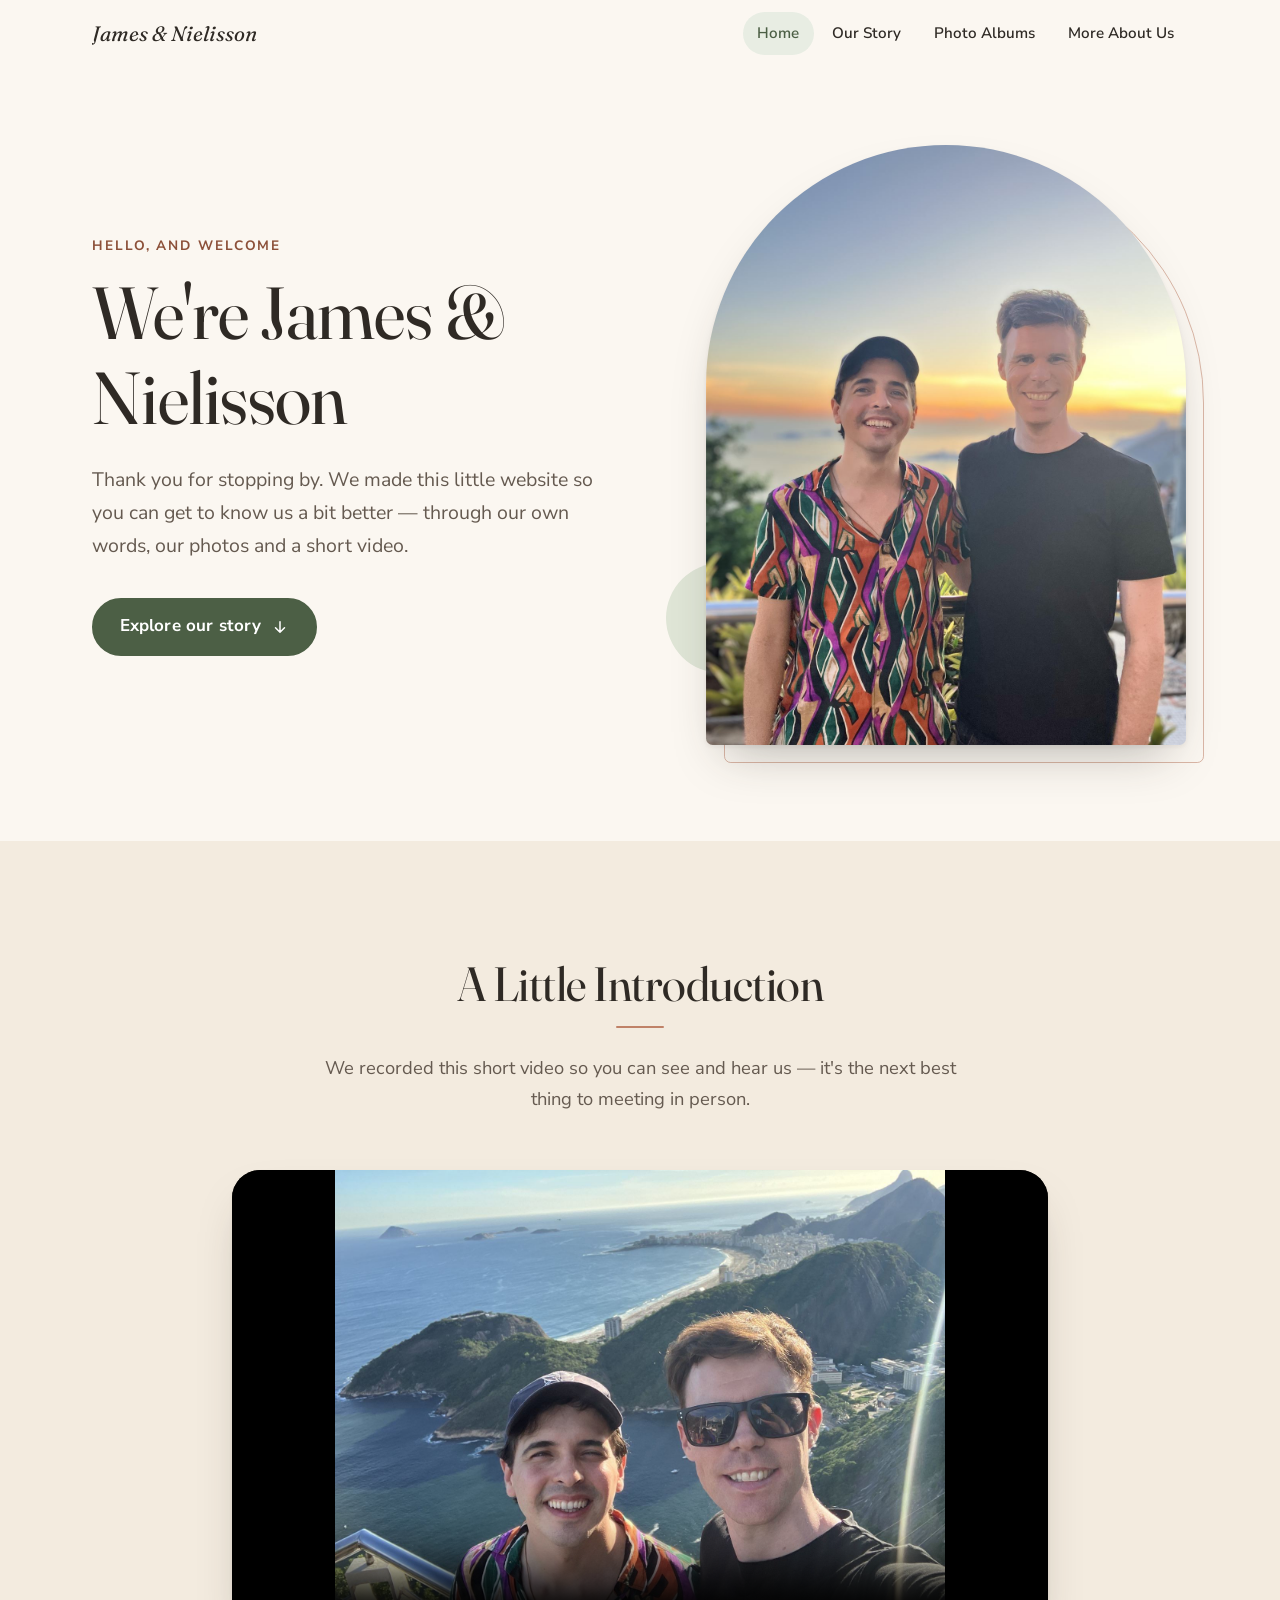
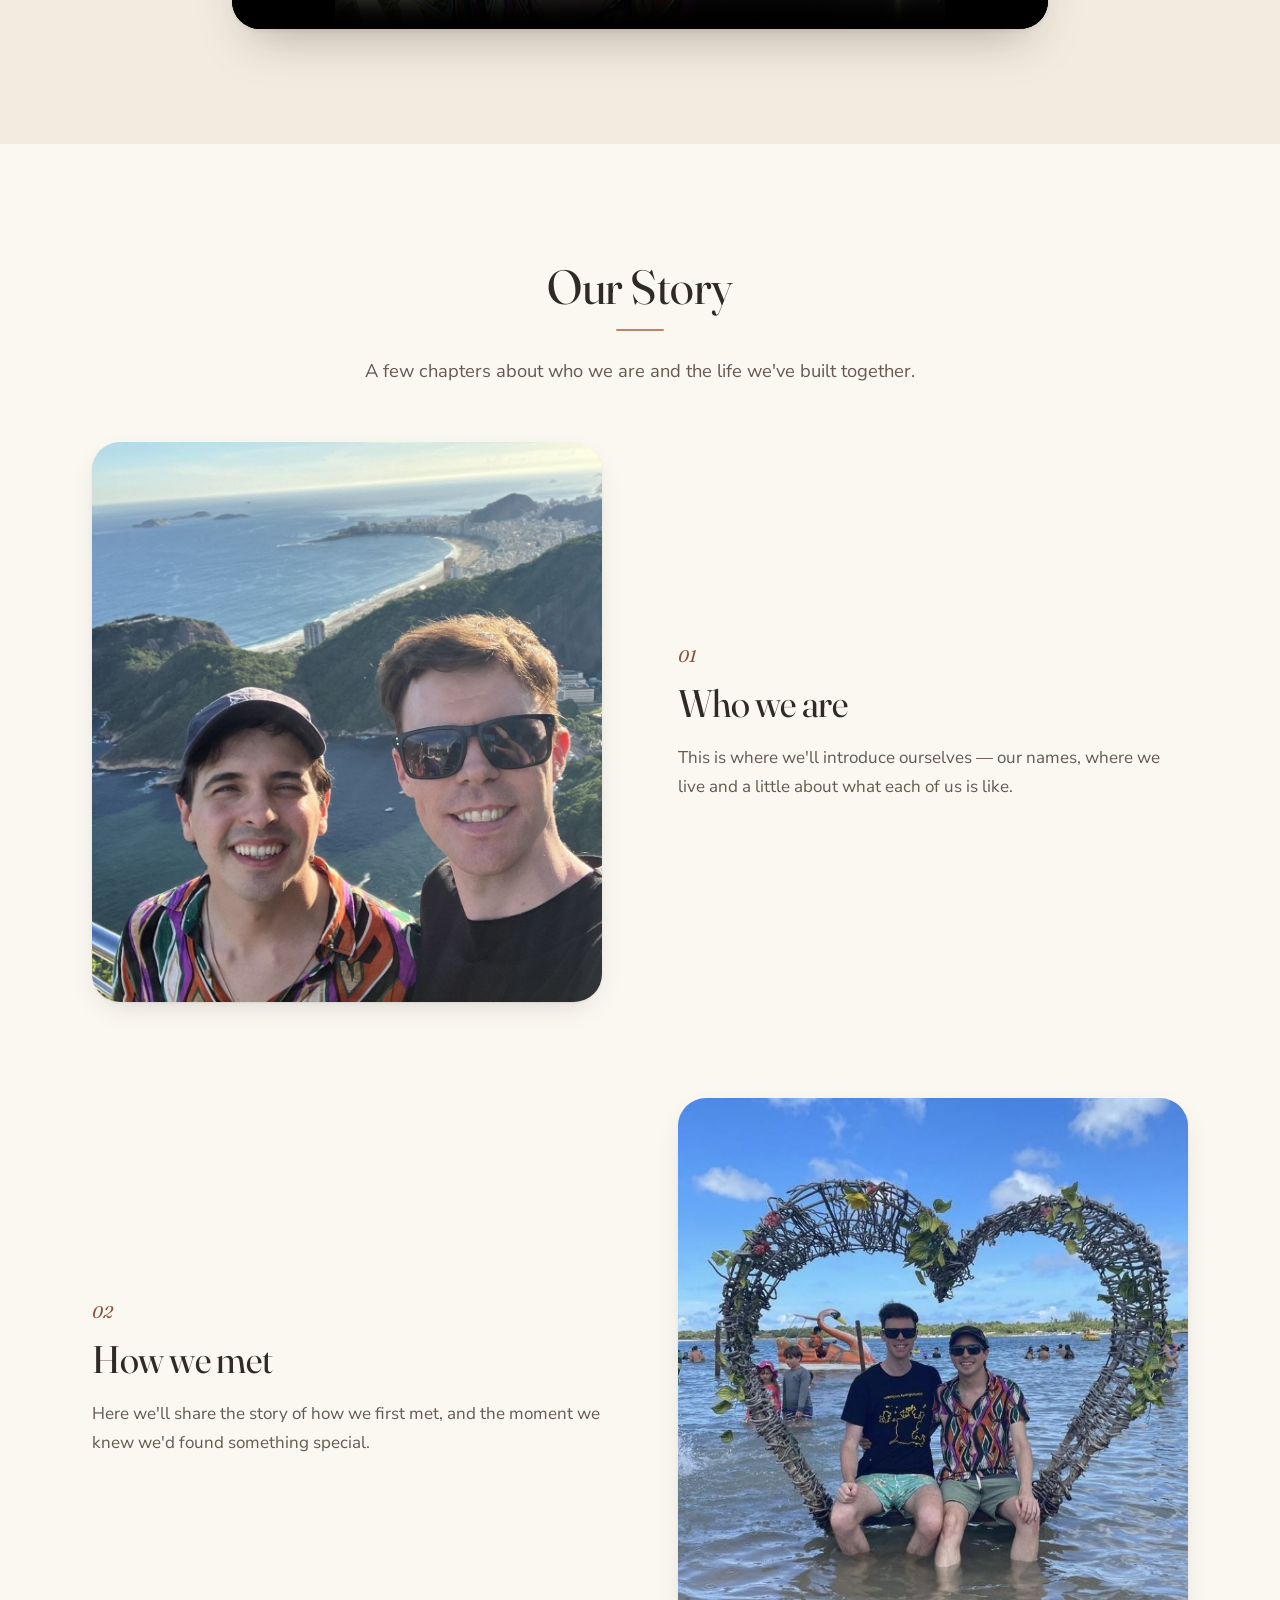
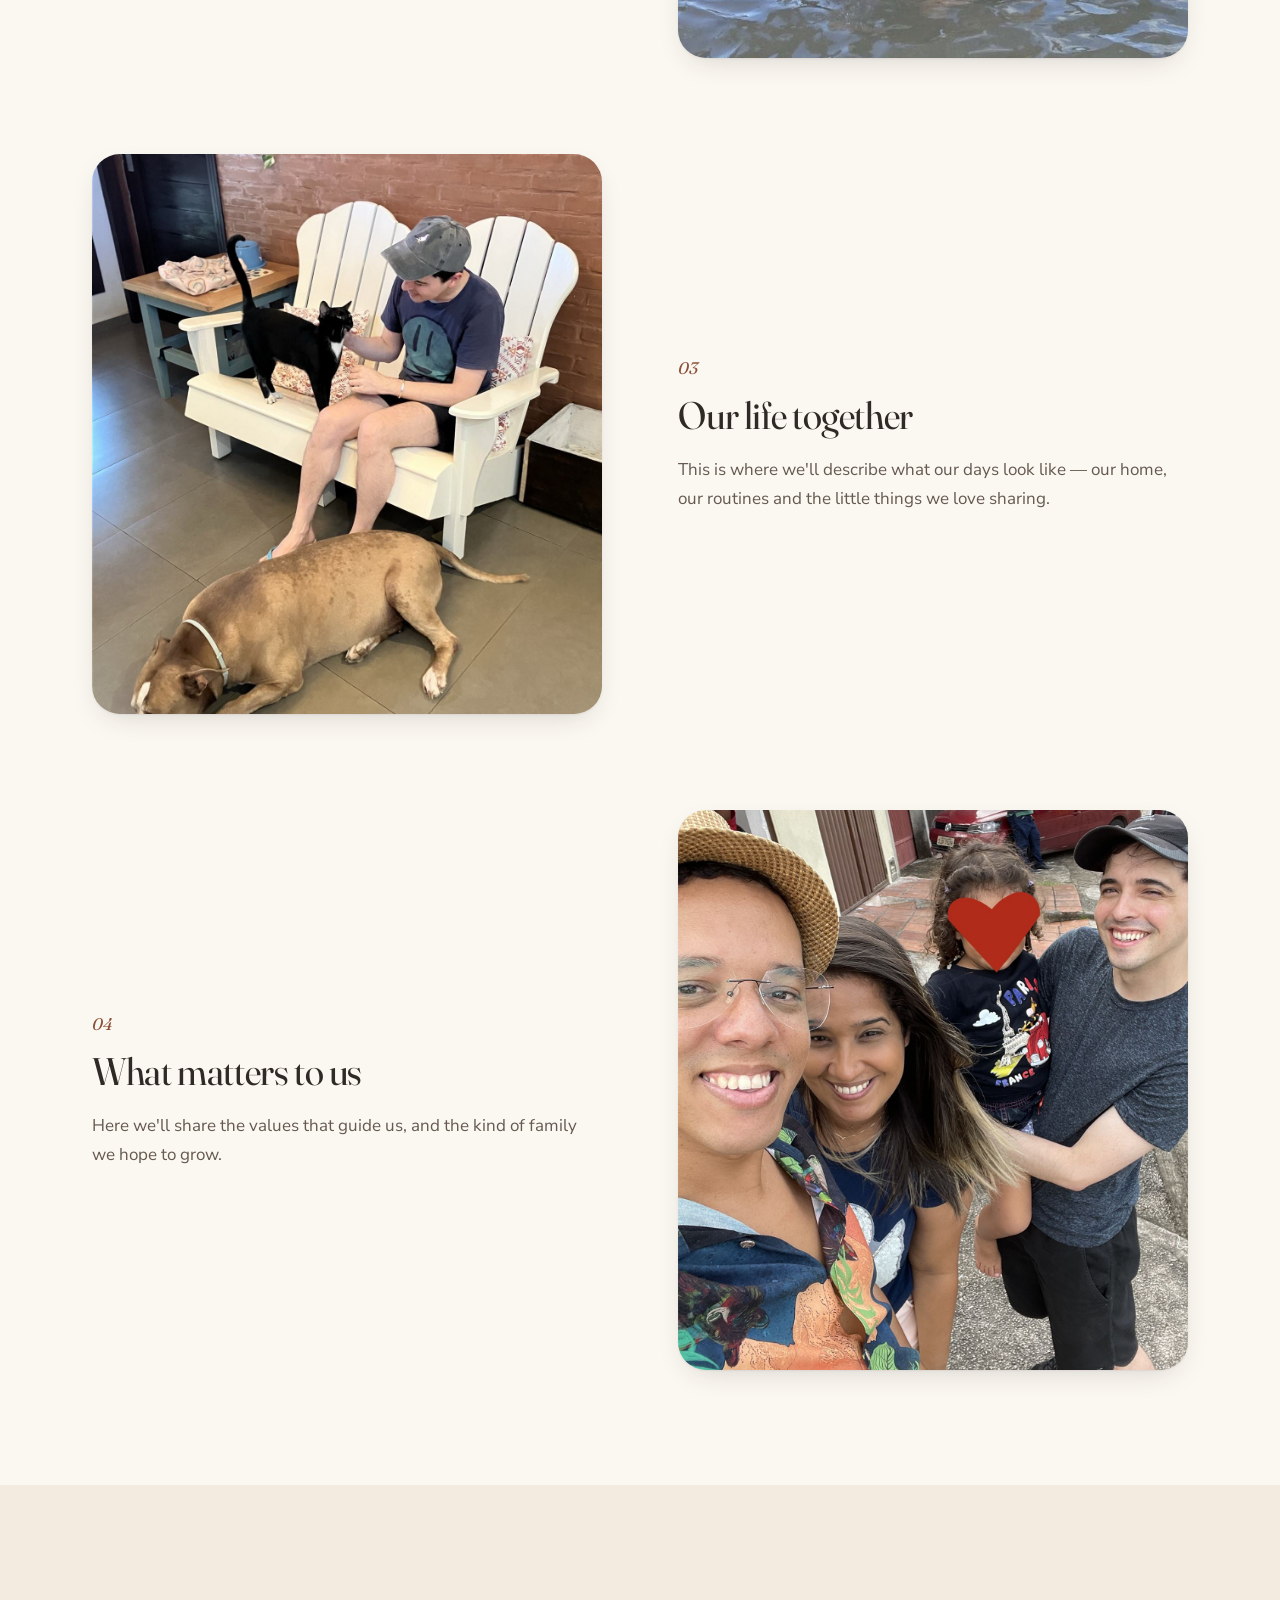
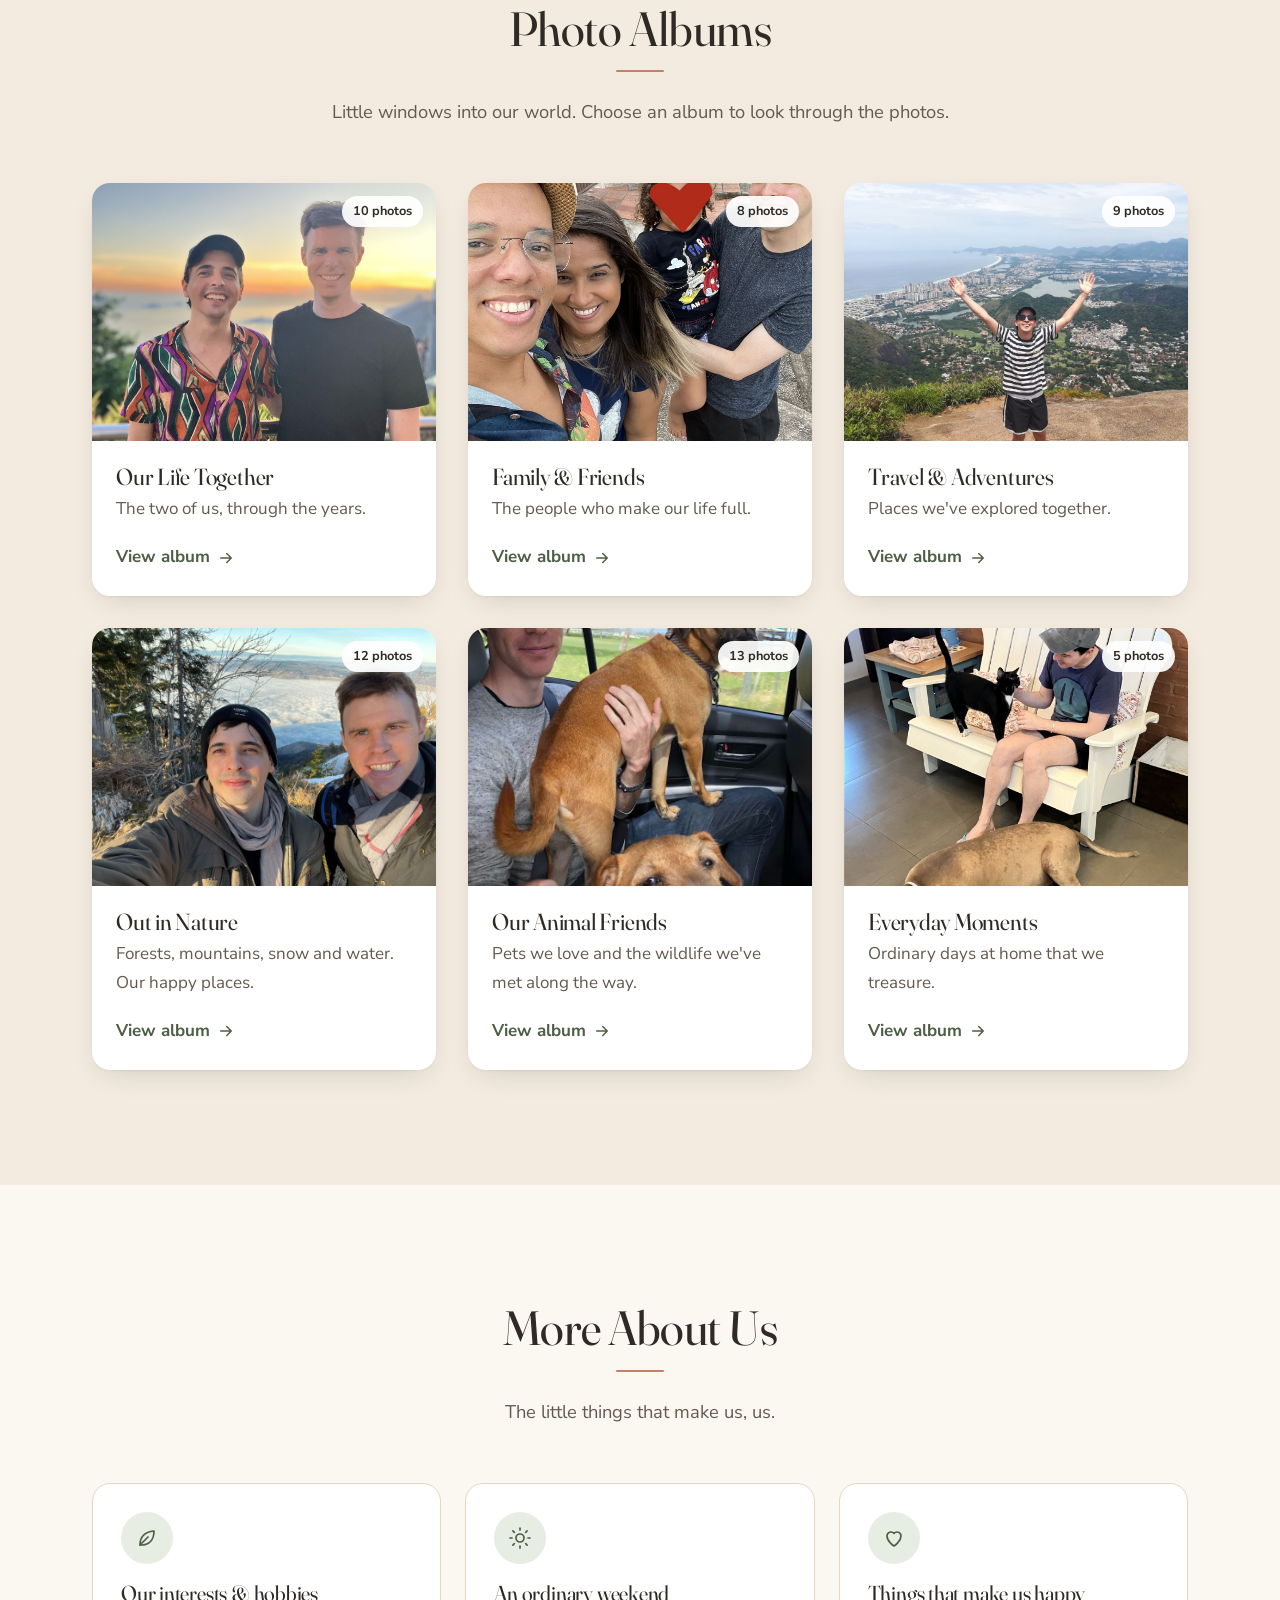
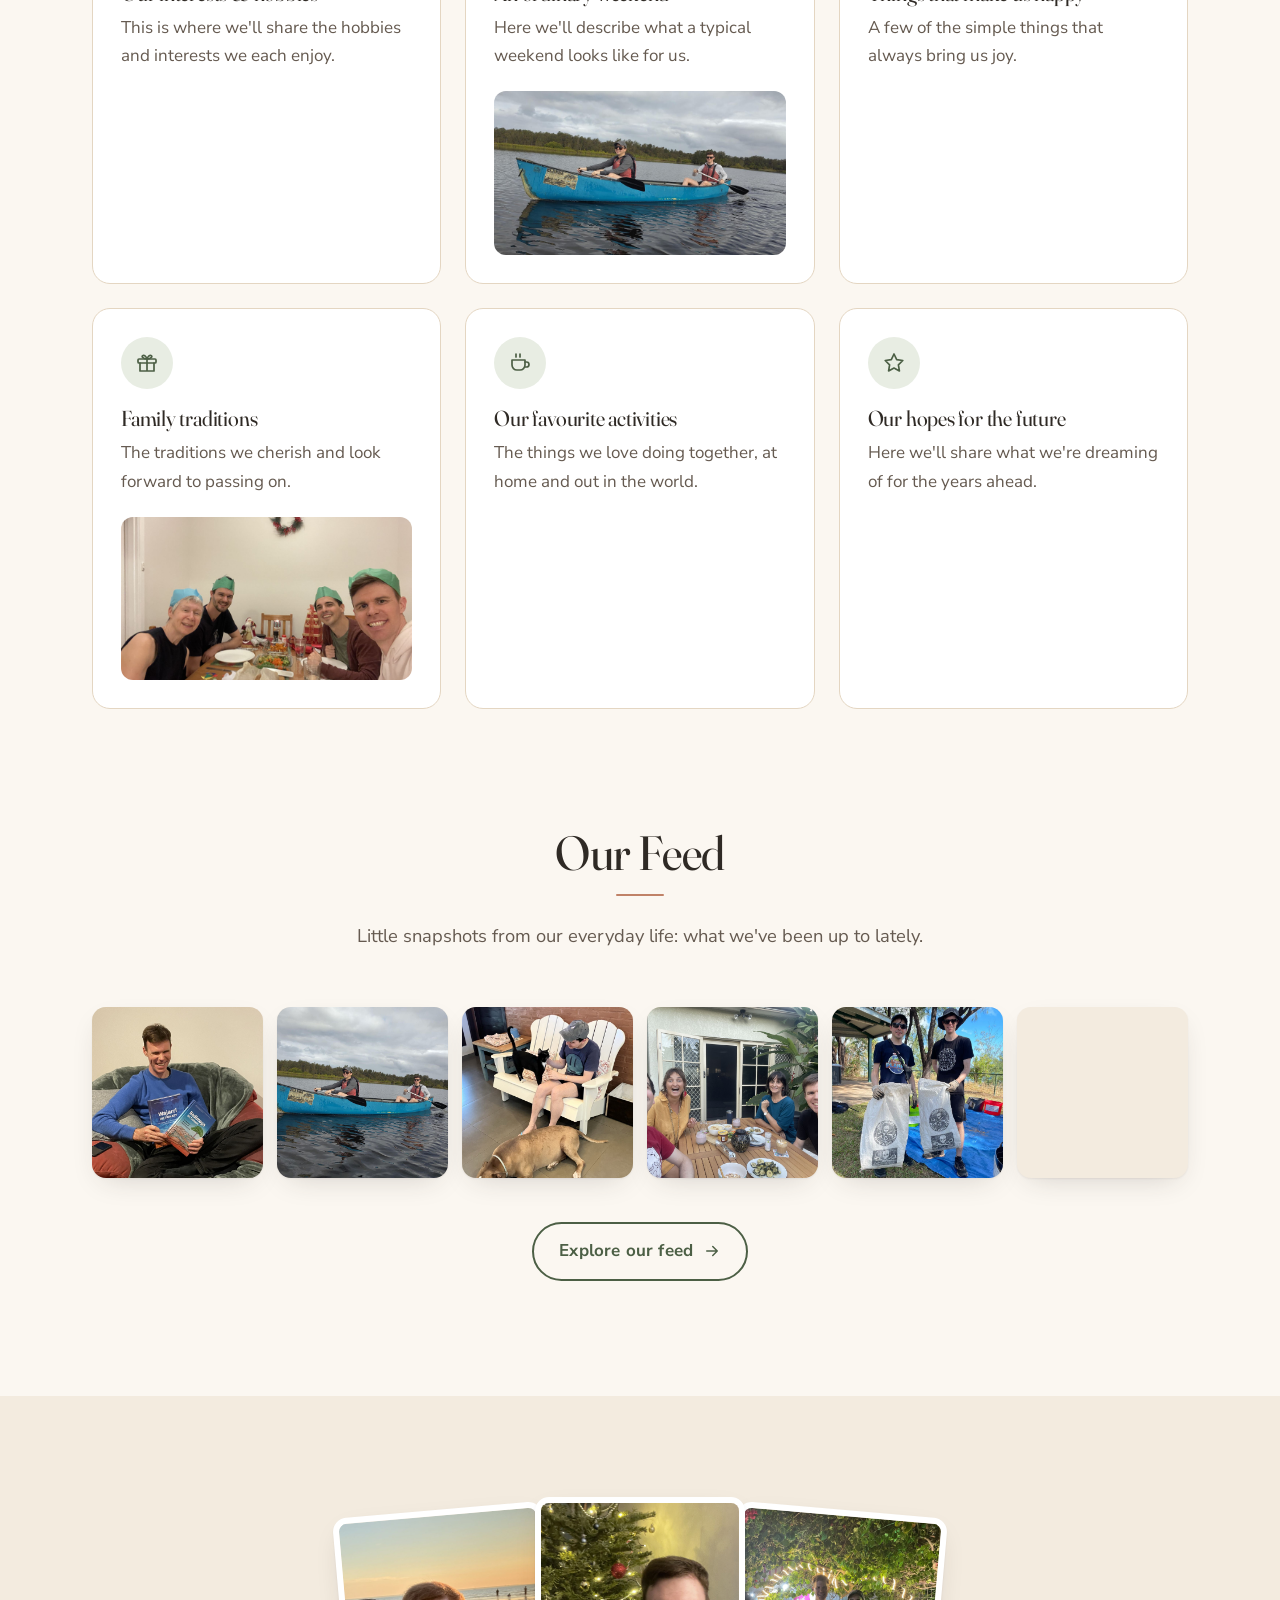
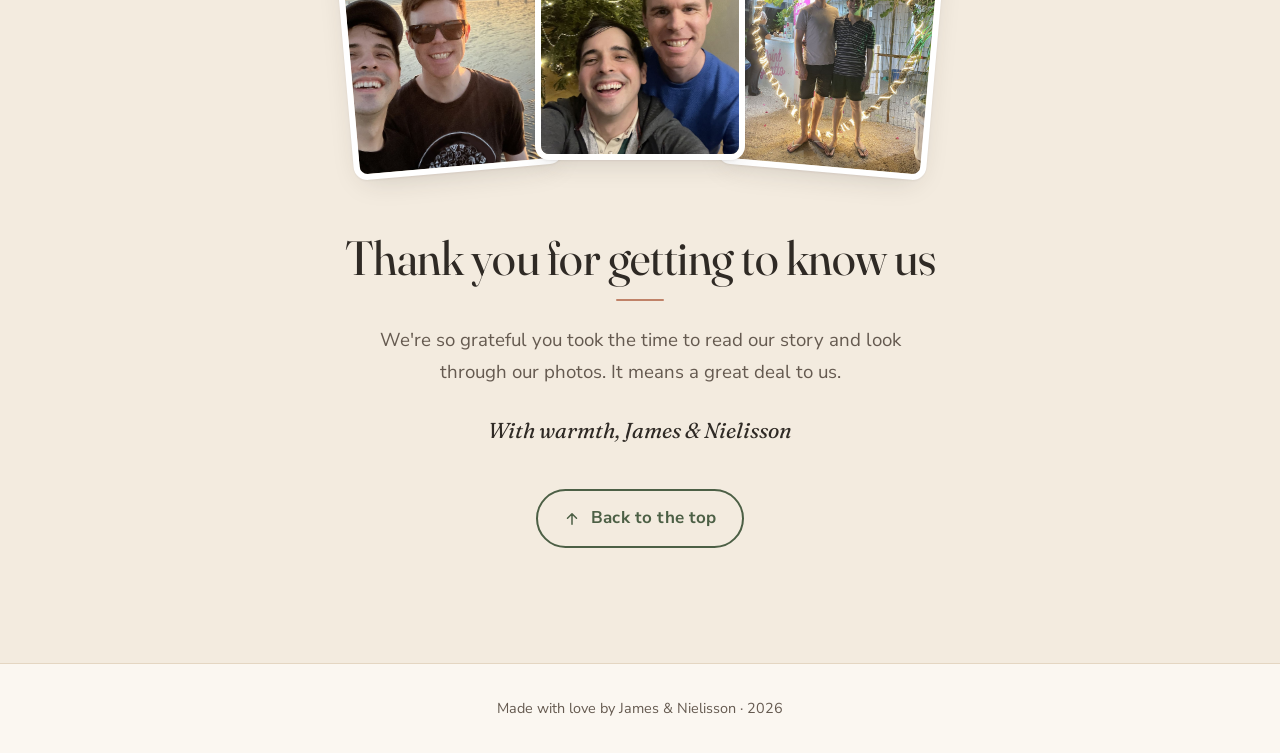
==== index.html @ 9d200702 "all files" ====
<!doctype html>
<html lang="en">
<head>
  <meta charset="utf-8">
  <meta name="viewport" content="width=device-width, initial-scale=1">
  <!-- The title and description are filled in from js/content.js -->
  <title>Our Story</title>
  <meta name="description" content="Get to know us — our story, our life together and our hopes for the future.">
  <meta name="theme-color" content="#FBF7F1">

  <link rel="preconnect" href="https://fonts.googleapis.com">
  <link rel="preconnect" href="https://fonts.gstatic.com" crossorigin>
  <link rel="stylesheet" href="https://fonts.googleapis.com/css2?family=Fraunces:ital,opsz,wght@0,9..144,400;0,9..144,500;1,9..144,400&family=Nunito+Sans:opsz,wght@6..12,400;6..12,600;6..12,700&display=swap">
  <link rel="stylesheet" href="css/styles.css">
</head>
<body>
  <a class="skip-link" href="#main">Skip to content</a>

  <!-- ============ TOP MENU ============ -->
  <header class="site-header" id="site-header">
    <nav class="nav container" aria-label="Main">
      <a class="nav__brand" href="#home" data-content="names"></a>
      <button class="nav__toggle" type="button" aria-expanded="false" aria-controls="nav-menu">
        <span class="nav__toggle-bars" aria-hidden="true"></span>
        <span class="visually-hidden">Menu</span>
      </button>
      <ul class="nav__menu" id="nav-menu">
        <li><a href="#home" data-menu="home"></a></li>
        <li><a href="#our-story" data-menu="story"></a></li>
        <li><a href="#albums" data-menu="albums"></a></li>
        <li><a href="#more" data-menu="more"></a></li>
      </ul>
    </nav>
  </header>

  <main id="main">
    <!-- ============ 1. WELCOME ============ -->
    <section class="hero" id="home" aria-labelledby="hero-title">
      <div class="container hero__inner">
        <div class="hero__text">
          <p class="eyebrow" id="hero-eyebrow"></p>
          <h1 class="hero__title" id="hero-title"></h1>
          <div class="hero__intro" id="hero-intro"></div>
          <a class="button" href="#our-story" id="hero-button">
            <span></span>
            <svg aria-hidden="true" viewBox="0 0 24 24" width="18" height="18"><path d="M12 5v14m0 0-6-6m6 6 6-6" fill="none" stroke="currentColor" stroke-width="2" stroke-linecap="round" stroke-linejoin="round"/></svg>
          </a>
        </div>
        <figure class="hero__media">
          <img id="hero-image" src="" alt="" fetchpriority="high">
        </figure>
      </div>
    </section>

    <!-- "Our Story" menu link points here: the video + the story chapters -->
    <div id="our-story">
      <!-- ============ 2. INTRODUCTION VIDEO ============ -->
      <section class="section section--tint video" id="video" aria-labelledby="video-title">
        <div class="container container--narrow">
          <header class="section__header">
            <h2 class="section__title" id="video-title"></h2>
            <p class="section__intro" id="video-intro"></p>
          </header>
          <div class="video__frame" id="video-frame"></div>
          <p class="video__caption" id="video-caption" hidden></p>
        </div>
      </section>

      <!-- ============ 3. OUR STORY ============ -->
      <section class="section story" id="story" aria-labelledby="story-title">
        <div class="container">
          <header class="section__header">
            <h2 class="section__title" id="story-title"></h2>
            <p class="section__intro" id="story-intro"></p>
          </header>
          <div class="story__chapters" id="story-chapters"></div>
        </div>
      </section>
    </div>

    <!-- ============ 4. PHOTO ALBUMS ============ -->
    <section class="section section--tint albums" id="albums" aria-labelledby="albums-title">
      <div class="container">
        <header class="section__header">
          <h2 class="section__title" id="albums-title"></h2>
          <p class="section__intro" id="albums-intro"></p>
        </header>
        <ul class="albums__grid" id="albums-grid" role="list"></ul>
      </div>
    </section>

    <!-- ============ 5. MORE ABOUT US ============ -->
    <section class="section more" id="more" aria-labelledby="more-title">
      <div class="container">
        <header class="section__header">
          <h2 class="section__title" id="more-title"></h2>
          <p class="section__intro" id="more-intro"></p>
        </header>
        <ul class="more__grid" id="more-grid" role="list"></ul>
      </div>
    </section>

    <!-- ============ 5b. FEED PREVIEW (the full feed is on feed.html) ============ -->
    <section class="section feed-preview" id="feed" aria-labelledby="feed-title">
      <div class="container">
        <header class="section__header">
          <h2 class="section__title" id="feed-title"></h2>
          <p class="section__intro" id="feed-intro"></p>
        </header>
        <ul class="feed-grid feed-grid--preview" id="feed-grid" role="list"></ul>
        <p class="feed-preview__more">
          <a class="button button--ghost" href="feed.html" id="feed-button">
            <span></span>
            <svg aria-hidden="true" viewBox="0 0 24 24" width="18" height="18"><path d="M5 12h14m0 0-6-6m6 6-6 6" fill="none" stroke="currentColor" stroke-width="2" stroke-linecap="round" stroke-linejoin="round"/></svg>
          </a>
        </p>
      </div>
    </section>

    <!-- ============ 6. CLOSING ============ -->
    <section class="section section--tint closing" id="closing" aria-labelledby="closing-title">
      <div class="container container--narrow closing__inner">
        <div class="closing__collage" id="closing-collage"></div>
        <h2 class="section__title" id="closing-title"></h2>
        <div class="closing__text" id="closing-text"></div>
        <p class="closing__signature" id="closing-signature"></p>
        <a class="button button--ghost" href="#home" id="closing-button">
          <svg aria-hidden="true" viewBox="0 0 24 24" width="18" height="18"><path d="M12 19V5m0 0-6 6m6-6 6 6" fill="none" stroke="currentColor" stroke-width="2" stroke-linecap="round" stroke-linejoin="round"/></svg>
          <span></span>
        </a>
      </div>
    </section>
  </main>

  <footer class="site-footer">
    <div class="container">
      <p><span id="footer-text"></span> · <span id="footer-year"></span></p>
    </div>
  </footer>

  <!-- ============ ALBUM WINDOW (opens over the page) ============ -->
  <dialog class="album-dialog" id="album-dialog" aria-labelledby="album-dialog-title">
    <div class="album-dialog__panel">
      <header class="album-dialog__header">
        <div>
          <h2 class="album-dialog__title" id="album-dialog-title"></h2>
          <p class="album-dialog__desc" id="album-dialog-desc"></p>
        </div>
        <button class="icon-button" type="button" data-close-album aria-label="Close album">
          <svg aria-hidden="true" viewBox="0 0 24 24" width="22" height="22"><path d="M6 6l12 12M18 6 6 18" fill="none" stroke="currentColor" stroke-width="2" stroke-linecap="round"/></svg>
        </button>
      </header>
      <ul class="album-dialog__grid" id="album-dialog-grid" role="list"></ul>
    </div>
  </dialog>

  <!-- ============ PHOTO VIEWER (one large photo) ============ -->
  <dialog class="viewer" id="viewer" aria-label="Photo viewer">
    <div class="viewer__top">
      <p class="viewer__counter" id="viewer-counter" aria-live="polite"></p>
      <button class="icon-button icon-button--light" type="button" data-close-viewer aria-label="Close photo">
        <svg aria-hidden="true" viewBox="0 0 24 24" width="24" height="24"><path d="M6 6l12 12M18 6 6 18" fill="none" stroke="currentColor" stroke-width="2" stroke-linecap="round"/></svg>
      </button>
    </div>
    <figure class="viewer__stage" id="viewer-stage">
      <img class="viewer__img" id="viewer-img" src="" alt="" draggable="false">
      <figcaption class="viewer__caption" id="viewer-caption"></figcaption>
    </figure>
    <button class="viewer__nav viewer__nav--prev icon-button icon-button--light" type="button" id="viewer-prev" aria-label="Previous photo">
      <svg aria-hidden="true" viewBox="0 0 24 24" width="26" height="26"><path d="M15 5l-7 7 7 7" fill="none" stroke="currentColor" stroke-width="2" stroke-linecap="round" stroke-linejoin="round"/></svg>
    </button>
    <button class="viewer__nav viewer__nav--next icon-button icon-button--light" type="button" id="viewer-next" aria-label="Next photo">
      <svg aria-hidden="true" viewBox="0 0 24 24" width="26" height="26"><path d="M9 5l7 7-7 7" fill="none" stroke="currentColor" stroke-width="2" stroke-linecap="round" stroke-linejoin="round"/></svg>
    </button>
  </dialog>

  <noscript>
    <p class="noscript">This website needs JavaScript turned on to show its content.</p>
  </noscript>

  <!-- Your content first, then the code that builds the page from it -->
  <script src="js/content.js"></script>
  <script src="js/feed-posts.js"></script>
  <script src="js/main.js"></script>
</body>
</html>
---- css/styles.css ----
/* =====================================================================
   STYLES
   Colours and fonts are defined once below (":root") — change them
   there and the whole site follows.
   ===================================================================== */

:root {
  /* Colours */
  --cream: #fbf7f1;       /* page background */
  --sand: #f3ebdf;        /* tinted section background */
  --beige: #e4d6c2;       /* lines & borders */
  --ink: #2f2a25;         /* main text */
  --muted: #655a50;       /* softer text */
  --sage: #7a8f6f;        /* decorative green */
  --sage-dark: #4c5f45;   /* buttons, links */
  --sage-darker: #3c4c36;
  --clay: #c08268;        /* decorative accent */
  --clay-dark: #8c5039;   /* small accent text */
  --white: #fff;

  /* Fonts */
  --font-heading: "Fraunces", Georgia, "Times New Roman", serif;
  --font-body: "Nunito Sans", "Segoe UI", system-ui, -apple-system, Arial, sans-serif;

  /* Sizes */
  --radius: 18px;
  --radius-lg: 28px;
  --shadow: 0 1px 2px rgba(47, 42, 37, .06), 0 10px 30px -12px rgba(47, 42, 37, .22);
  --shadow-lg: 0 2px 4px rgba(47, 42, 37, .06), 0 24px 50px -20px rgba(47, 42, 37, .35);
  --header-h: 68px;
  --gutter: clamp(1rem, 4vw, 2rem);
  --section-space: clamp(4rem, 9vw, 7.5rem);
  --ease: cubic-bezier(.2, .7, .2, 1);
}

/* ---------- Base ---------- */
*, *::before, *::after { box-sizing: border-box; }

html {
  scroll-behavior: smooth;
  scroll-padding-top: var(--header-h);
  -webkit-text-size-adjust: 100%;
}

body {
  margin: 0;
  background: var(--cream);
  color: var(--ink);
  font-family: var(--font-body);
  font-size: clamp(1rem, .96rem + .2vw, 1.0625rem);
  line-height: 1.7;
  -webkit-font-smoothing: antialiased;
}

img { display: block; max-width: 100%; height: auto; }
figure { margin: 0; }
h1, h2, h3 {
  font-family: var(--font-heading);
  font-weight: 400;
  line-height: 1.15;
  margin: 0 0 .5em;
  letter-spacing: -.01em;
  font-variation-settings: "opsz" 96;
}
p { margin: 0 0 1em; }
p:last-child { margin-bottom: 0; }
a { color: var(--sage-dark); }
:where(ul[role="list"]) { list-style: none; margin: 0; padding: 0; }
button { font: inherit; color: inherit; }

:focus-visible {
  outline: 3px solid var(--clay);
  outline-offset: 3px;
  border-radius: 6px;
}

.visually-hidden {
  position: absolute !important;
  width: 1px; height: 1px;
  overflow: hidden; clip: rect(0 0 0 0);
  white-space: nowrap;
}

.skip-link {
  position: absolute; left: 1rem; top: -100px; z-index: 100;
  background: var(--sage-dark); color: var(--white);
  padding: .6rem 1rem; border-radius: 8px; text-decoration: none;
}
.skip-link:focus { top: 1rem; }

.container {
  width: 100%;
  max-width: 1160px;
  margin-inline: auto;
  padding-inline: var(--gutter);
}
.container--narrow { max-width: 880px; }

/* ---------- Buttons ---------- */
.button {
  display: inline-flex; align-items: center; gap: .6rem;
  min-height: 48px;
  padding: .8rem 1.6rem;
  border: 2px solid var(--sage-dark);
  border-radius: 999px;
  background: var(--sage-dark);
  color: var(--white);
  font-weight: 700;
  letter-spacing: .01em;
  text-decoration: none;
  cursor: pointer;
  transition: background-color .25s var(--ease), transform .25s var(--ease), box-shadow .25s var(--ease);
}
.button:hover { background: var(--sage-darker); border-color: var(--sage-darker); transform: translateY(-2px); box-shadow: var(--shadow); }
.button--ghost { background: transparent; color: var(--sage-dark); }
.button--ghost:hover { background: var(--sage-dark); color: var(--white); }

.icon-button {
  display: inline-grid; place-items: center;
  width: 48px; height: 48px;
  flex-shrink: 0;
  border: 0; border-radius: 50%;
  background: var(--sand);
  color: var(--ink);
  cursor: pointer;
  transition: background-color .2s, transform .2s;
}
.icon-button:hover { background: var(--beige); }
.icon-button--light { background: rgba(255, 255, 255, .14); color: var(--white); }
.icon-button--light:hover { background: rgba(255, 255, 255, .28); }

/* ---------- Header / menu ---------- */
.site-header {
  position: sticky; top: 0; z-index: 50;
  height: var(--header-h);
  background: rgba(251, 247, 241, .86);
  -webkit-backdrop-filter: saturate(1.4) blur(12px);
  backdrop-filter: saturate(1.4) blur(12px);
  border-bottom: 1px solid transparent;
  transition: border-color .3s, box-shadow .3s;
}
.site-header.is-scrolled { border-bottom-color: var(--beige); box-shadow: 0 6px 20px -16px rgba(47, 42, 37, .4); }

.nav { display: flex; align-items: center; justify-content: space-between; height: 100%; }
.nav__brand {
  font-family: var(--font-heading);
  font-style: italic;
  font-size: 1.3rem;
  color: var(--ink);
  text-decoration: none;
  white-space: nowrap;
  overflow: hidden;
  text-overflow: ellipsis;
}
.nav__menu { display: flex; gap: .25rem; list-style: none; margin: 0; padding: 0; }
.nav__menu a {
  position: relative;
  display: block;
  padding: .55rem .9rem;
  border-radius: 999px;
  color: var(--ink);
  font-weight: 600;
  font-size: .95rem;
  text-decoration: none;
  transition: background-color .2s, color .2s;
}
.nav__menu a:hover { background: var(--sand); }
.nav__menu a.is-active { color: var(--sage-dark); background: #e8ede3; }

.nav__toggle {
  display: none;
  width: 48px; height: 48px;
  border: 0; border-radius: 50%;
  background: transparent;
  cursor: pointer;
}
.nav__toggle-bars,
.nav__toggle-bars::before,
.nav__toggle-bars::after {
  display: block;
  width: 22px; height: 2px;
  margin-inline: auto;
  background: var(--ink);
  border-radius: 2px;
  transition: transform .3s var(--ease), opacity .2s;
}
.nav__toggle-bars { position: relative; }
.nav__toggle-bars::before, .nav__toggle-bars::after { content: ""; position: absolute; left: 0; }
.nav__toggle-bars::before { top: -7px; }
.nav__toggle-bars::after { top: 7px; }
.nav__toggle[aria-expanded="true"] .nav__toggle-bars { background: transparent; }
.nav__toggle[aria-expanded="true"] .nav__toggle-bars::before { transform: translateY(7px) rotate(45deg); }
.nav__toggle[aria-expanded="true"] .nav__toggle-bars::after { transform: translateY(-7px) rotate(-45deg); }

@media (max-width: 760px) {
  .nav__toggle { display: block; }
  .nav__menu {
    position: absolute; left: 0; right: 0; top: var(--header-h);
    flex-direction: column; gap: 0;
    padding: .5rem var(--gutter) 1.25rem;
    background: var(--cream);
    border-bottom: 1px solid var(--beige);
    box-shadow: 0 20px 30px -20px rgba(47, 42, 37, .35);
    visibility: hidden;
    opacity: 0;
    transform: translateY(-8px);
    transition: opacity .25s var(--ease), transform .25s var(--ease), visibility 0s .25s;
  }
  .nav__menu.is-open { visibility: visible; opacity: 1; transform: none; transition-delay: 0s; }
  .nav__menu a { padding: .9rem 1rem; font-size: 1.05rem; border-radius: 12px; }
}

/* ---------- Sections ---------- */
.section { padding-block: var(--section-space); }
.section--tint { background: var(--sand); }

.section__header { text-align: center; max-width: 640px; margin: 0 auto clamp(2.5rem, 5vw, 3.5rem); }
.section__title { font-size: clamp(2rem, 1.5rem + 2.2vw, 3rem); }
.section__title::after {
  content: "";
  display: block;
  width: 48px; height: 2px;
  margin: .9rem auto 0;
  background: var(--clay);
  border-radius: 2px;
}
.section__intro { color: var(--muted); font-size: 1.08em; }

.eyebrow {
  margin-bottom: .9rem;
  color: var(--clay-dark);
  font-size: .85rem;
  font-weight: 700;
  letter-spacing: .14em;
  text-transform: uppercase;
}

/* ---------- 1. Hero ---------- */
.hero { padding-block: clamp(2.5rem, 6vw, 5rem) clamp(4rem, 8vw, 6rem); overflow: hidden; }
.hero__inner {
  display: grid;
  grid-template-columns: 1.05fr .95fr;
  align-items: center;
  gap: clamp(2rem, 6vw, 5rem);
}
.hero__title { font-size: clamp(2.6rem, 1.6rem + 4.4vw, 4.6rem); margin-bottom: 1.4rem; }
.hero__intro { max-width: 34rem; color: var(--muted); font-size: 1.15em; margin-bottom: 2.2rem; }

.hero__media { position: relative; max-width: 480px; justify-self: center; width: 100%; }
.hero__media::before {           /* soft offset outline behind the photo */
  content: "";
  position: absolute; inset: 0;
  border: 1.5px solid var(--clay);
  border-radius: 999px 999px var(--radius-lg) var(--radius-lg);
  transform: translate(18px, 18px);
  opacity: .55;
}
.hero__media::after {            /* small decorative circle */
  content: "";
  position: absolute;
  width: 110px; height: 110px;
  left: -40px; bottom: 12%;
  border-radius: 50%;
  background: #dfe5d6;
  z-index: -1;
}
.hero__media img {
  position: relative;
  width: 100%;
  aspect-ratio: 4 / 5;
  object-fit: cover;
  border-radius: 999px 999px var(--radius-lg) var(--radius-lg);
  box-shadow: var(--shadow-lg);
  background: var(--sand);
}

@media (max-width: 820px) {
  .hero__inner { grid-template-columns: 1fr; text-align: center; }
  .hero__intro { margin-inline: auto; }
  .hero__media { order: -1; max-width: min(300px, 72vw); }
  .hero__media::before { transform: translate(12px, 12px); }
  .hero__media::after { width: 80px; height: 80px; left: -24px; }
}

/* ---------- 2. Video ---------- */
.video__frame {
  position: relative;
  aspect-ratio: 16 / 9;
  border-radius: var(--radius-lg);
  overflow: hidden;
  background: #2f2a25;
  box-shadow: var(--shadow-lg);
}
.video__frame video,
.video__frame iframe {
  position: absolute; inset: 0;
  width: 100%; height: 100%;
  border: 0;
  background: #000;
}
.video__frame video { object-fit: contain; }
.video__soon {
  position: absolute; inset: 0;
  display: grid; place-content: center; justify-items: center;
  gap: 1rem;
  padding: 1.5rem;
  text-align: center;
  color: var(--ink);
  background:
    radial-gradient(circle at 75% 25%, rgba(255, 255, 255, .6) 0 12%, transparent 12.5%),
    linear-gradient(160deg, #efe4d4, #d9c3a8);
}
.video__soon-icon {
  display: grid; place-items: center;
  width: 72px; height: 72px;
  border-radius: 50%;
  background: var(--white);
  color: var(--sage-dark);
  box-shadow: var(--shadow);
}
.video__soon p { font-family: var(--font-heading); font-size: clamp(1.1rem, 1rem + .8vw, 1.5rem); margin: 0; }
.video__caption { margin-top: 1.25rem; text-align: center; color: var(--muted); font-style: italic; }

/* ---------- 3. Story ---------- */
.story__chapters { display: grid; gap: clamp(3.5rem, 8vw, 6rem); }
.chapter {
  display: grid;
  grid-template-columns: 1fr 1fr;
  align-items: center;
  gap: clamp(2rem, 6vw, 5rem);
}
.chapter:nth-child(even) .chapter__media { order: 2; }
.chapter__media { position: relative; }
.chapter__media img {
  width: 100%;
  aspect-ratio: 4 / 5;
  max-height: 560px;
  object-fit: cover;
  border-radius: var(--radius-lg);
  box-shadow: var(--shadow);
  background: var(--sand);
}
.chapter__number {
  display: block;
  margin-bottom: .6rem;
  font-family: var(--font-heading);
  font-style: italic;
  font-size: 1.05rem;
  color: var(--clay-dark);
}
.chapter__title { font-size: clamp(1.7rem, 1.3rem + 1.6vw, 2.4rem); }
.chapter__text { color: var(--muted); max-width: 32rem; }

@media (max-width: 760px) {
  .chapter { grid-template-columns: 1fr; gap: 1.5rem; }
  .chapter:nth-child(even) .chapter__media { order: 0; }
  .chapter__media img { aspect-ratio: 4 / 3; }
}

/* ---------- 4. Albums ---------- */
.albums__grid {
  display: grid;
  grid-template-columns: repeat(auto-fill, minmax(min(100%, 300px), 1fr));
  gap: clamp(1.25rem, 3vw, 2rem);
}
.album-card {
  position: relative;
  display: flex; flex-direction: column;
  height: 100%;
  background: var(--white);
  border-radius: var(--radius);
  overflow: hidden;
  box-shadow: var(--shadow);
  transition: transform .35s var(--ease), box-shadow .35s var(--ease);
}
.album-card:hover, .album-card:focus-within { transform: translateY(-6px); box-shadow: var(--shadow-lg); }
.album-card__cover { position: relative; overflow: hidden; aspect-ratio: 4 / 3; background: var(--sand); }
.album-card__cover img {
  width: 100%; height: 100%;
  object-fit: cover;
  transition: transform .6s var(--ease);
}
.album-card:hover .album-card__cover img { transform: scale(1.05); }
.album-card__count {
  position: absolute; right: .8rem; top: .8rem;
  display: inline-flex; align-items: center; gap: .35rem;
  padding: .3rem .7rem;
  border-radius: 999px;
  background: rgba(255, 255, 255, .92);
  color: var(--ink);
  font-size: .8rem; font-weight: 700;
}
.album-card__body { display: flex; flex-direction: column; flex: 1; padding: 1.4rem 1.5rem 1.5rem; }
.album-card__title { font-size: 1.45rem; margin-bottom: .3rem; }
.album-card__desc { color: var(--muted); margin-bottom: 1.2rem; }
.album-card__open {
  margin-top: auto;
  align-self: flex-start;
  display: inline-flex; align-items: center; gap: .45rem;
  padding: 0;
  border: 0;
  background: none;
  color: var(--sage-dark);
  font-weight: 700;
  cursor: pointer;
}
.album-card__open::after {       /* makes the whole card clickable */
  content: "";
  position: absolute; inset: 0;
  border-radius: var(--radius);
}
.album-card__open:focus-visible { outline: none; }
.album-card__open:focus-visible::after { outline: 3px solid var(--clay); outline-offset: 3px; }
.album-card__open svg { transition: transform .3s var(--ease); }
.album-card:hover .album-card__open svg { transform: translateX(4px); }

/* ---------- Album dialog ---------- */
dialog { padding: 0; border: 0; color: inherit; }
dialog::backdrop { background: rgba(35, 31, 27, .6); }

.album-dialog {
  width: min(1100px, calc(100% - 2rem));
  max-width: none;
  max-height: calc(100dvh - 2rem);
  border-radius: var(--radius-lg);
  background: var(--cream);
  box-shadow: var(--shadow-lg);
  overflow: hidden;
}
.album-dialog[open] { display: flex; animation: pop-in .3s var(--ease); }
.album-dialog::backdrop { -webkit-backdrop-filter: blur(4px); backdrop-filter: blur(4px); }
.album-dialog__panel { display: flex; flex-direction: column; width: 100%; max-height: calc(100dvh - 2rem); }
.album-dialog__header {
  display: flex; align-items: flex-start; justify-content: space-between; gap: 1rem;
  padding: 1.5rem clamp(1.25rem, 3vw, 2rem) 1.25rem;
  border-bottom: 1px solid var(--beige);
}
.album-dialog__title { font-size: clamp(1.6rem, 1.3rem + 1.2vw, 2.2rem); margin-bottom: .2rem; }
.album-dialog__desc { color: var(--muted); }
.album-dialog__grid {
  display: grid;
  grid-template-columns: repeat(auto-fill, minmax(min(46%, 200px), 1fr));
  gap: .75rem;
  padding: clamp(1rem, 3vw, 2rem);
  overflow-y: auto;
  overscroll-behavior: contain;
}
.thumb {
  display: block;
  width: 100%;
  aspect-ratio: 1;
  padding: 0;
  border: 0;
  border-radius: 12px;
  overflow: hidden;
  background: var(--sand);
  cursor: zoom-in;
}
.thumb img { width: 100%; height: 100%; object-fit: cover; transition: transform .45s var(--ease), opacity .3s; }
.thumb:hover img { transform: scale(1.06); opacity: .92; }
.album-photo { display: flex; flex-direction: column; gap: .45rem; }
.album-photo__caption { margin: 0; padding: 0 .15rem; font-size: .9rem; line-height: 1.4; color: var(--muted); }

@media (max-width: 600px) {
  .album-dialog { width: 100%; max-height: 100dvh; height: 100dvh; border-radius: 0; margin: 0; }
  .album-dialog__panel { max-height: 100dvh; }
  .album-dialog__grid { gap: .5rem; }
}

/* ---------- Photo viewer ---------- */
.viewer {
  width: 100%; height: 100%;
  max-width: none; max-height: none;
  margin: 0;
  background: rgb(24, 21, 18);
  color: var(--white);
}
.viewer[open] { display: grid; grid-template-rows: auto 1fr; animation: fade-in .25s ease; }
.viewer::backdrop { background: transparent; }
.viewer__top {
  display: flex; align-items: center; justify-content: space-between;
  padding: .75rem clamp(.75rem, 3vw, 1.5rem);
}
.viewer__counter { margin: 0; font-size: .95rem; letter-spacing: .06em; opacity: .85; }
.viewer__stage {
  display: flex; flex-direction: column; align-items: center; justify-content: center;
  gap: .9rem;
  min-height: 0;
  padding: 0 clamp(.5rem, 8vw, 6.5rem) clamp(1rem, 3vw, 2rem);
  touch-action: pan-y pinch-zoom;
}
.viewer__img {
  max-width: 100%;
  max-height: calc(100dvh - 9rem);
  width: auto; height: auto;
  object-fit: contain;
  border-radius: 6px;
  user-select: none;
  -webkit-user-drag: none;
  transition: opacity .2s ease;
}
.viewer__img.is-loading { opacity: 0; }
.viewer__caption {
  max-width: 44rem;
  min-height: 1.5em;
  text-align: center;
  font-family: var(--font-heading);
  font-style: italic;
  font-size: 1.1rem;
  opacity: .9;
}
.viewer__nav {
  position: fixed; top: 50%;
  width: 56px; height: 56px;
  transform: translateY(-50%);
}
.viewer__nav--prev { left: clamp(.5rem, 2vw, 1.5rem); }
.viewer__nav--next { right: clamp(.5rem, 2vw, 1.5rem); }
.viewer__nav[hidden] { display: none; }

@media (max-width: 600px) {
  .viewer__stage { padding-inline: .5rem; padding-bottom: 5.5rem; }
  .viewer__img { max-height: calc(100dvh - 12rem); }
  .viewer__nav { top: auto; bottom: 1.25rem; transform: none; }
  .viewer__nav--prev { left: calc(50% - 72px); }
  .viewer__nav--next { right: calc(50% - 72px); }
}

/* ---------- 5. More about us ---------- */
.more__grid {
  display: grid;
  grid-template-columns: repeat(auto-fill, minmax(min(100%, 290px), 1fr));
  gap: clamp(1rem, 2.5vw, 1.5rem);
}
.more-card {
  height: 100%;
  padding: 1.75rem;
  border: 1px solid var(--beige);
  border-radius: var(--radius);
  background: var(--white);
  transition: border-color .3s, transform .3s var(--ease);
}
.more-card:hover { border-color: var(--sage); transform: translateY(-3px); }
.more-card__icon {
  display: grid; place-items: center;
  width: 52px; height: 52px;
  margin-bottom: 1.1rem;
  border-radius: 50%;
  background: #e8ede3;
  color: var(--sage-dark);
}
.more-card:nth-child(3n+2) .more-card__icon { background: #f5e6de; color: var(--clay-dark); }
.more-card:nth-child(3n+3) .more-card__icon { background: #f4ecd9; color: #7a5b22; }
.more-card__title { font-size: 1.35rem; margin-bottom: .45rem; }
.more-card__text { color: var(--muted); }
.more-card__img {
  width: 100%;
  aspect-ratio: 16 / 9;
  object-fit: cover;
  margin-top: 1.25rem;
  border-radius: 12px;
  background: var(--sand);
}

/* ---------- 5b. Feed (Home preview + Feed page grid) ---------- */
.feed-preview { padding-top: 0; }   /* follows "More About Us", which already leaves space */
.feed-grid {
  display: grid;
  grid-template-columns: repeat(3, 1fr);
  gap: clamp(4px, 1.2vw, .9rem);
}
@media (min-width: 900px) {
  .feed-grid--preview { grid-template-columns: repeat(6, 1fr); }
}
.feed-tile {
  position: relative;
  display: block;
  width: 100%;
  aspect-ratio: 1;
  padding: 0;
  border: 0;
  border-radius: 14px;
  overflow: hidden;
  background: var(--sand);
  box-shadow: var(--shadow);
  cursor: pointer;
}
.feed-tile img { width: 100%; height: 100%; object-fit: cover; transition: transform .6s var(--ease); }
.feed-tile:hover img, .feed-tile:focus-visible img { transform: scale(1.06); }
.feed-tile__overlay {
  position: absolute; inset: 0;
  display: flex; flex-direction: column; justify-content: flex-end; gap: .2rem;
  padding: .85rem;
  text-align: left;
  color: var(--white);
  background: linear-gradient(to top, rgba(35, 31, 27, .78), rgba(35, 31, 27, 0) 65%);
  opacity: 0;
  transition: opacity .3s var(--ease);
}
.feed-tile:hover .feed-tile__overlay, .feed-tile:focus-visible .feed-tile__overlay { opacity: 1; }
.feed-tile__date { font-size: .72rem; font-weight: 700; letter-spacing: .1em; text-transform: uppercase; opacity: .85; }
.feed-tile__text {
  display: -webkit-box;
  -webkit-line-clamp: 2;
  -webkit-box-orient: vertical;
  overflow: hidden;
  font-size: .85rem;
  line-height: 1.35;
}
.feed-preview__more { margin-top: clamp(2rem, 4vw, 2.75rem); text-align: center; }

@media (max-width: 600px) {
  .feed-tile { border-radius: 8px; box-shadow: none; }
  .feed-tile__overlay { display: none; }   /* touch screens: tap opens the post instead */
}

/* ---------- Feed page ---------- */
.feed-back {
  display: inline-flex; align-items: center; gap: .45rem;
  flex-shrink: 0;
  padding: .55rem .9rem;
  border-radius: 999px;
  color: var(--ink);
  font-weight: 600;
  font-size: .95rem;
  text-decoration: none;
  transition: background-color .2s;
}
.feed-back:hover { background: var(--sand); }

.feed-page { padding-block: clamp(2rem, 5vw, 3.5rem) var(--section-space); }
.container--feed { max-width: 960px; }
.feed-profile {
  display: flex; align-items: center;
  gap: clamp(1.25rem, 5vw, 3.5rem);
  padding-bottom: clamp(1.75rem, 4vw, 2.5rem);
  margin-bottom: clamp(1.25rem, 3vw, 2rem);
  border-bottom: 1px solid var(--beige);
}
.feed-profile__avatar {
  flex-shrink: 0;
  width: clamp(92px, 18vw, 150px);
  aspect-ratio: 1;
  object-fit: cover;
  padding: 4px;
  border-radius: 50%;
  background: var(--cream);
  box-shadow: 0 0 0 2px var(--clay);   /* the "story ring" */
}
.feed-profile__title { font-size: clamp(2rem, 1.5rem + 2vw, 2.8rem); margin-bottom: .35rem; }
.feed-profile__meta { display: flex; flex-wrap: wrap; gap: .45rem; margin-bottom: .6rem; color: var(--muted); font-weight: 600; }
.feed-profile__names { font-family: var(--font-heading); font-style: italic; font-weight: 400; color: var(--ink); }
.feed-profile__intro { max-width: 34rem; color: var(--muted); }
.feed-empty { padding-block: 3rem; text-align: center; color: var(--muted); }

@media (max-width: 600px) {
  .feed-profile { flex-direction: column; text-align: center; }
  .feed-profile__meta { justify-content: center; }
  .feed-back span { display: none; }   /* just the arrow on small screens */
  .feed-back { padding: .7rem; }
}

/* ---------- Post window ---------- */
.post-dialog {
  width: min(1040px, calc(100% - 2rem));
  max-width: none;
  max-height: calc(100dvh - 2rem);
  border-radius: var(--radius-lg);
  background: var(--cream);
  box-shadow: var(--shadow-lg);
  overflow: hidden;
}
.post-dialog[open] { display: flex; animation: pop-in .3s var(--ease); }
.post-dialog::backdrop { -webkit-backdrop-filter: blur(4px); backdrop-filter: blur(4px); }
.post-dialog__panel {
  display: grid;
  grid-template-columns: minmax(0, 1.5fr) minmax(280px, 1fr);
  width: 100%;
  max-height: calc(100dvh - 2rem);
}
.post-dialog__media {
  display: grid; place-items: center;
  min-height: 0;
  background: rgb(24, 21, 18);
  touch-action: pan-y pinch-zoom;
}
.post-dialog__media img {
  width: 100%;
  max-height: calc(100dvh - 2rem);
  object-fit: contain;
  user-select: none;
  -webkit-user-drag: none;
  transition: opacity .2s ease;
}
.post-dialog__media img.is-loading { opacity: 0; }
.post-dialog__body { display: flex; flex-direction: column; min-height: 0; }
.post-dialog__header {
  display: flex; align-items: center; gap: .75rem;
  padding: .9rem 1rem .9rem 1.25rem;
  border-bottom: 1px solid var(--beige);
}
.post-dialog__avatar { width: 42px; height: 42px; border-radius: 50%; object-fit: cover; box-shadow: 0 0 0 2px var(--cream), 0 0 0 3.5px var(--clay); }
.post-dialog__who { display: flex; flex-direction: column; flex: 1; min-width: 0; line-height: 1.3; }
.post-dialog__who strong { font-family: var(--font-heading); font-style: italic; font-weight: 400; font-size: 1.1rem; }
.post-dialog__who span { color: var(--muted); font-size: .85rem; }
.post-dialog__text { flex: 1; padding: 1.25rem; overflow-y: auto; font-size: 1.05em; }
.post-dialog__footer {
  display: flex; align-items: center; justify-content: space-between; gap: 1rem;
  padding: .75rem 1rem .75rem 1.25rem;
  border-top: 1px solid var(--beige);
}
.post-dialog__date { color: var(--muted); font-size: .78rem; font-weight: 700; letter-spacing: .1em; text-transform: uppercase; }
.post-dialog__nav { display: flex; align-items: center; gap: .4rem; }
.post-dialog__nav [hidden] { display: none; }
.post-dialog__counter { min-width: 3.5em; text-align: center; color: var(--muted); font-size: .9rem; }

@media (max-width: 760px) {
  .post-dialog { width: 100%; height: 100dvh; max-height: 100dvh; border-radius: 0; margin: 0; }
  .post-dialog__panel { grid-template-columns: 1fr; grid-template-rows: auto auto 1fr auto; max-height: 100dvh; }
  .post-dialog__body { display: contents; }
  .post-dialog__header { order: -1; }
  .post-dialog__text { min-height: 0; }
  .post-dialog__media img { max-height: 62dvh; }
}

/* ---------- 6. Closing ---------- */
.closing__inner { text-align: center; }
.closing__collage {
  display: flex; justify-content: center;
  margin-bottom: clamp(2.5rem, 5vw, 3.5rem);
}
.closing__collage img {
  width: clamp(110px, 24vw, 210px);
  aspect-ratio: 4 / 5;
  object-fit: cover;
  border: 6px solid var(--white);
  border-radius: 14px;
  box-shadow: var(--shadow);
  background: var(--white);
}
.closing__collage img:nth-child(1) { transform: rotate(-5deg) translateX(18px); }
.closing__collage img:nth-child(2) { position: relative; z-index: 1; transform: translateY(-14px); }
.closing__collage img:nth-child(3) { transform: rotate(5deg) translateX(-18px); }
.closing__collage img:only-child { transform: none; }
.closing__text { max-width: 36rem; margin: 0 auto 1.5rem; color: var(--muted); font-size: 1.1em; }
.closing__signature {
  margin-bottom: 2.5rem;
  font-family: var(--font-heading);
  font-style: italic;
  font-size: 1.35rem;
  color: var(--ink);
}

/* ---------- Footer ---------- */
.site-footer {
  padding-block: 2rem;
  text-align: center;
  color: var(--muted);
  font-size: .9rem;
  border-top: 1px solid var(--beige);
}

.noscript { padding: 2rem; text-align: center; }

/* ---------- Gentle reveal on scroll ---------- */
.reveal { opacity: 0; transform: translateY(24px); transition: opacity .8s var(--ease), transform .8s var(--ease); }
.reveal.is-visible { opacity: 1; transform: none; }

@keyframes pop-in { from { opacity: 0; transform: translateY(16px) scale(.98); } }
@keyframes fade-in { from { opacity: 0; } }

/* ---------- Respect "reduce motion" settings ---------- */
@media (prefers-reduced-motion: reduce) {
  html { scroll-behavior: auto; }
  *, *::before, *::after {
    animation-duration: .01ms !important;
    transition-duration: .01ms !important;
  }
  .reveal { opacity: 1; transform: none; }
}
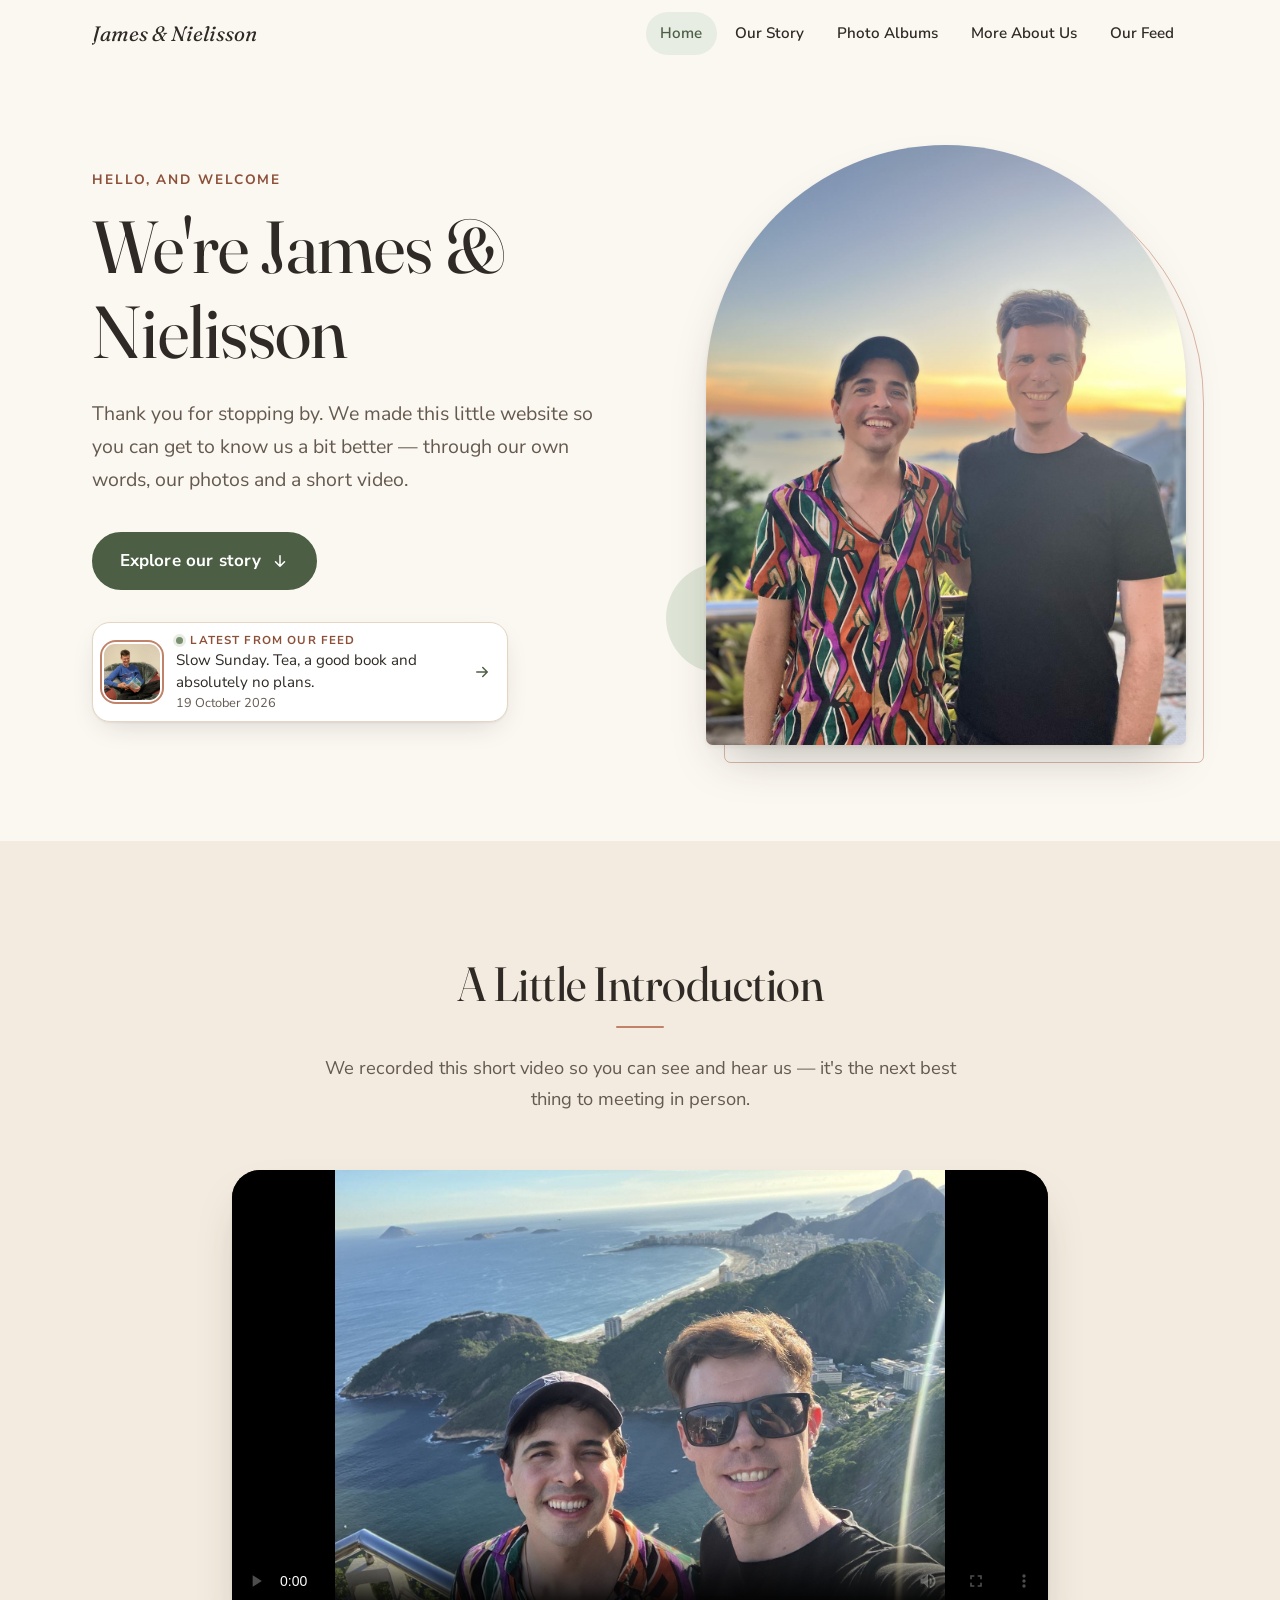
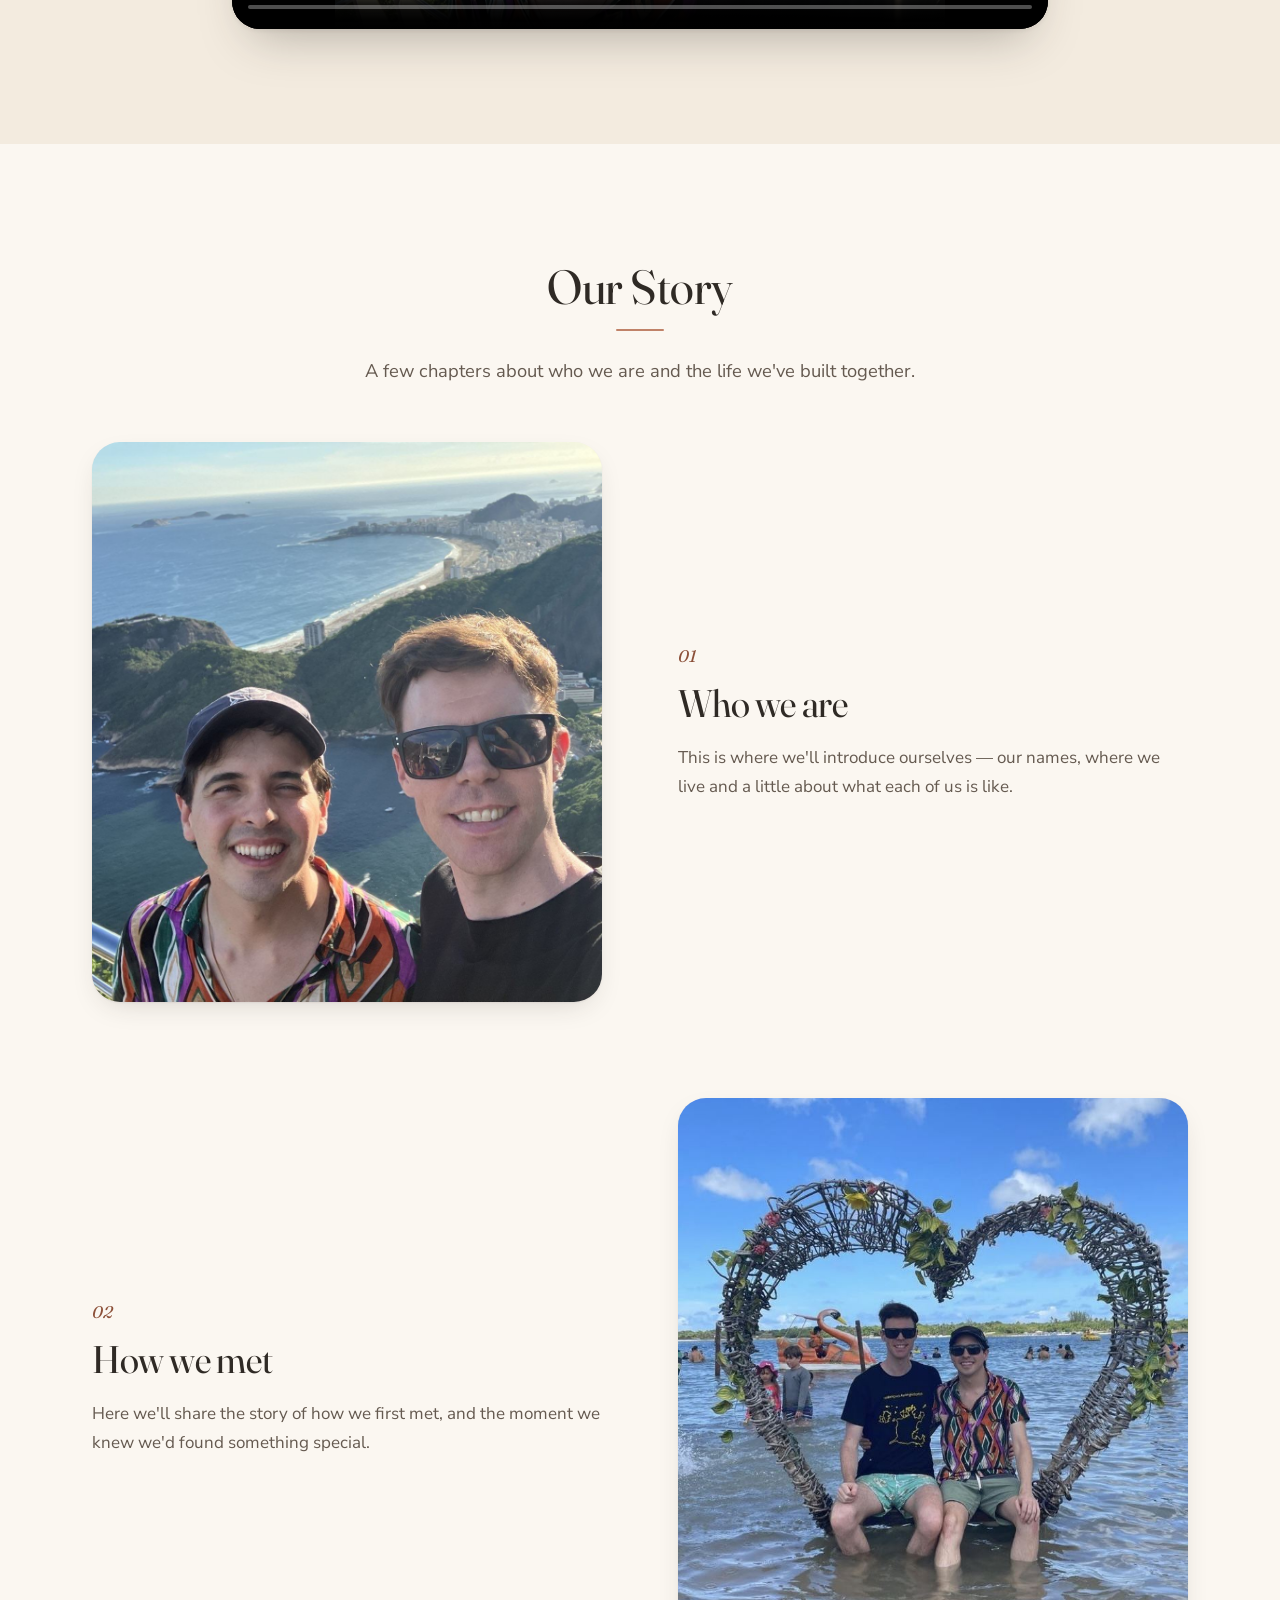
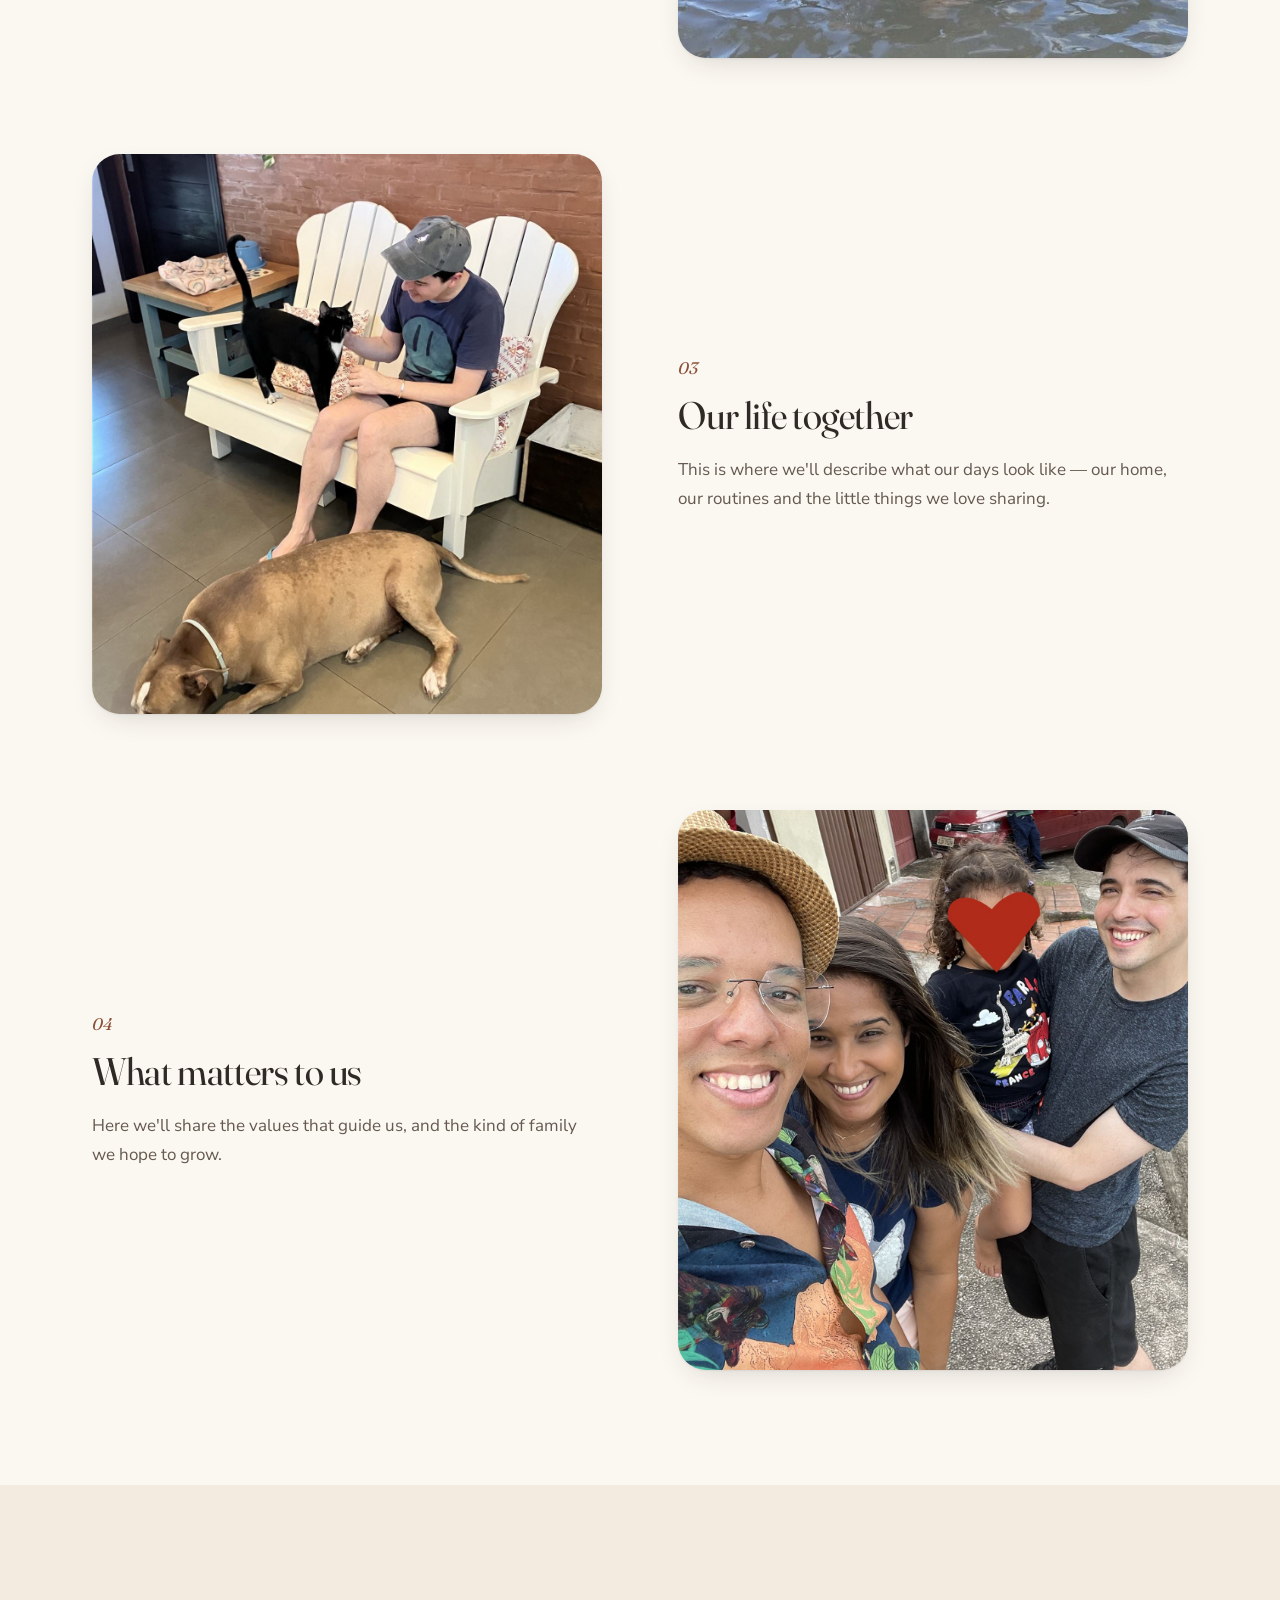
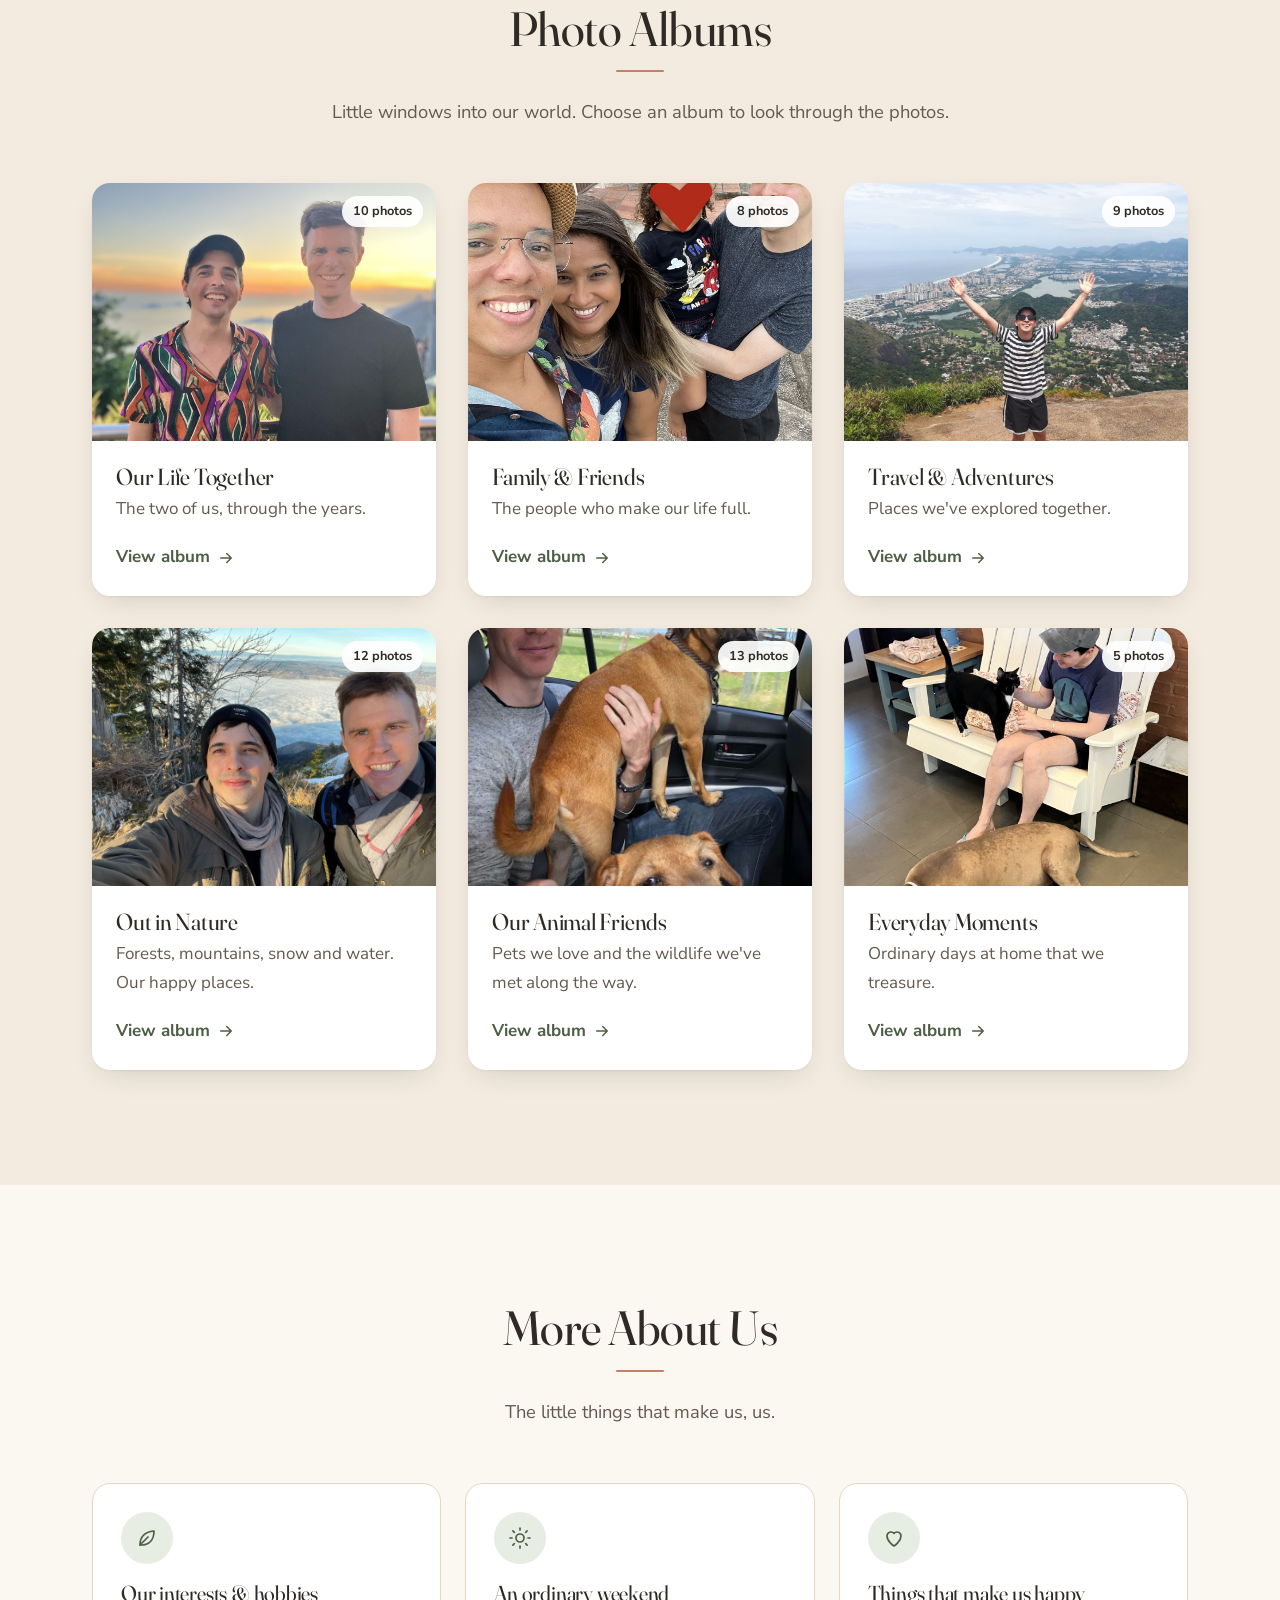
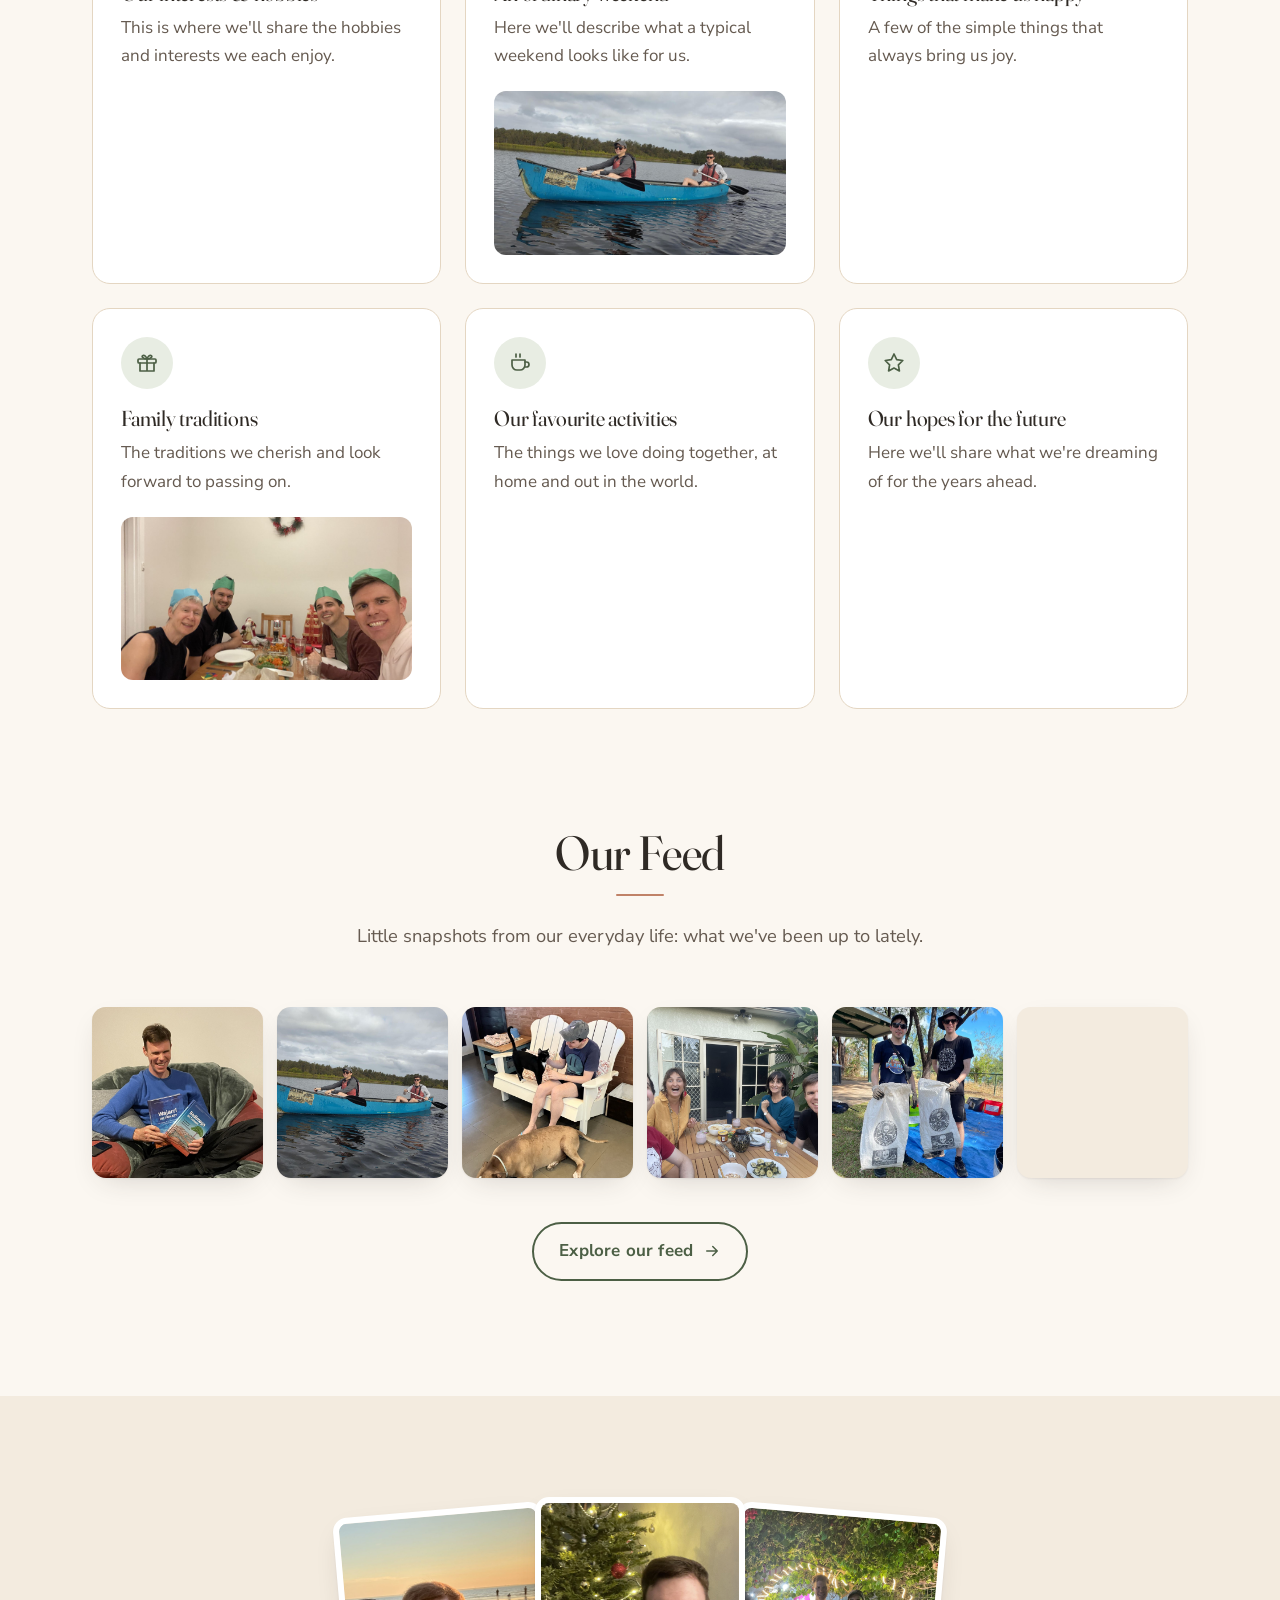
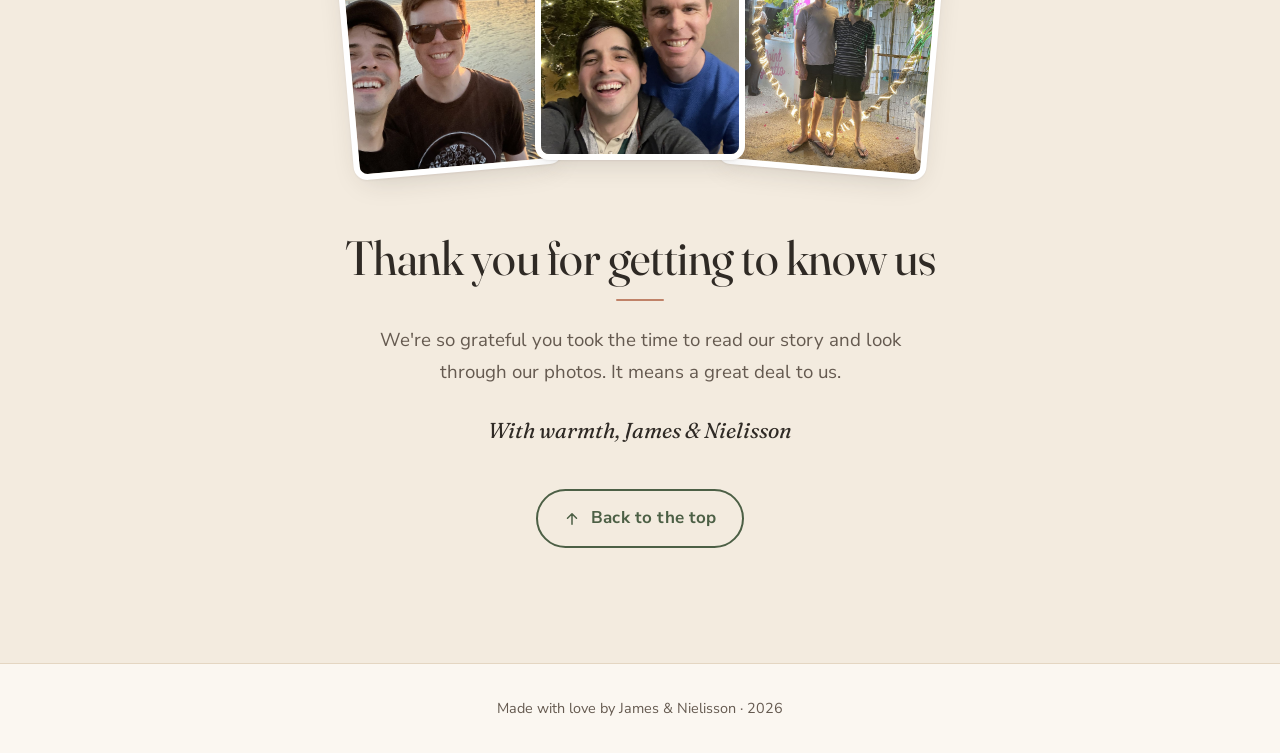
==== commit de09c44f: "maj" ====
--- a/index.html
+++ b/index.html
@@ -29,6 +29,7 @@
         <li><a href="#our-story" data-menu="story"></a></li>
         <li><a href="#albums" data-menu="albums"></a></li>
         <li><a href="#more" data-menu="more"></a></li>
+        <li><a href="feed.html" data-menu="feed"></a></li>
       </ul>
     </nav>
   </header>
@@ -45,6 +46,8 @@
             <span></span>
             <svg aria-hidden="true" viewBox="0 0 24 24" width="18" height="18"><path d="M12 5v14m0 0-6-6m6 6 6-6" fill="none" stroke="currentColor" stroke-width="2" stroke-linecap="round" stroke-linejoin="round"/></svg>
           </a>
+          <!-- Sneak peek of the newest Feed post (filled in from js/content.js) -->
+          <a class="hero-peek" href="feed.html" id="hero-peek" hidden></a>
         </div>
         <figure class="hero__media">
           <img id="hero-image" src="" alt="" fetchpriority="high">
--- a/css/styles.css
+++ b/css/styles.css
@@ -192,7 +192,7 @@
 .nav__toggle[aria-expanded="true"] .nav__toggle-bars::before { transform: translateY(7px) rotate(45deg); }
 .nav__toggle[aria-expanded="true"] .nav__toggle-bars::after { transform: translateY(-7px) rotate(-45deg); }
 
-@media (max-width: 760px) {
+@media (max-width: 880px) {   /* below this the menu folds into the ☰ button */
   .nav__toggle { display: block; }
   .nav__menu {
     position: absolute; left: 0; right: 0; top: var(--header-h);
@@ -274,7 +274,59 @@
   background: var(--sand);
 }
 
+/* Sneak peek of the newest Feed post */
+.hero-peek {
+  display: flex; align-items: center; gap: .9rem;
+  max-width: 26rem;
+  margin-top: 2rem;
+  padding: .55rem 1rem .55rem .55rem;
+  border: 1px solid var(--beige);
+  border-radius: var(--radius);
+  background: var(--white);
+  color: var(--ink);
+  text-align: left;
+  text-decoration: none;
+  box-shadow: var(--shadow);
+  transition: transform .3s var(--ease), border-color .3s, box-shadow .3s var(--ease);
+}
+.hero-peek[hidden] { display: none; }
+.hero-peek:hover { transform: translateY(-3px); border-color: var(--sage); box-shadow: var(--shadow-lg); }
+.hero-peek__thumb {
+  flex-shrink: 0;
+  width: 60px; height: 60px;
+  padding: 2px;
+  border-radius: 14px;
+  box-shadow: 0 0 0 2px var(--clay);   /* same "story ring" as the Feed page */
+}
+.hero-peek__thumb img { width: 100%; height: 100%; object-fit: cover; border-radius: 11px; background: var(--sand); }
+.hero-peek__body { display: flex; flex-direction: column; gap: .15rem; flex: 1; min-width: 0; }
+.hero-peek__label {
+  display: flex; align-items: center; gap: .45rem;
+  color: var(--clay-dark);
+  font-size: .72rem; font-weight: 700; letter-spacing: .1em; text-transform: uppercase;
+  line-height: 1.4;
+}
+.hero-peek__date { color: var(--muted); font-size: .8rem; line-height: 1.3; }
+.hero-peek__dot {
+  flex-shrink: 0;
+  width: 7px; height: 7px;
+  border-radius: 50%;
+  background: var(--sage);
+  box-shadow: 0 0 0 3px #e8ede3;
+}
+.hero-peek__text {
+  display: -webkit-box;
+  -webkit-line-clamp: 2;
+  -webkit-box-orient: vertical;
+  overflow: hidden;
+  font-size: .95rem;
+  line-height: 1.4;
+}
+.hero-peek__arrow { flex-shrink: 0; color: var(--sage-dark); transition: transform .3s var(--ease); }
+.hero-peek:hover .hero-peek__arrow { transform: translateX(4px); }
+
 @media (max-width: 820px) {
+  .hero-peek { margin-inline: auto; }
   .hero__inner { grid-template-columns: 1fr; text-align: center; }
   .hero__intro { margin-inline: auto; }
   .hero__media { order: -1; max-width: min(300px, 72vw); }
@@ -615,19 +667,6 @@
 }
 
 /* ---------- Feed page ---------- */
-.feed-back {
-  display: inline-flex; align-items: center; gap: .45rem;
-  flex-shrink: 0;
-  padding: .55rem .9rem;
-  border-radius: 999px;
-  color: var(--ink);
-  font-weight: 600;
-  font-size: .95rem;
-  text-decoration: none;
-  transition: background-color .2s;
-}
-.feed-back:hover { background: var(--sand); }
-
 .feed-page { padding-block: clamp(2rem, 5vw, 3.5rem) var(--section-space); }
 .container--feed { max-width: 960px; }
 .feed-profile {
@@ -656,8 +695,6 @@
 @media (max-width: 600px) {
   .feed-profile { flex-direction: column; text-align: center; }
   .feed-profile__meta { justify-content: center; }
-  .feed-back span { display: none; }   /* just the arrow on small screens */
-  .feed-back { padding: .7rem; }
 }
 
 /* ---------- Post window ---------- */
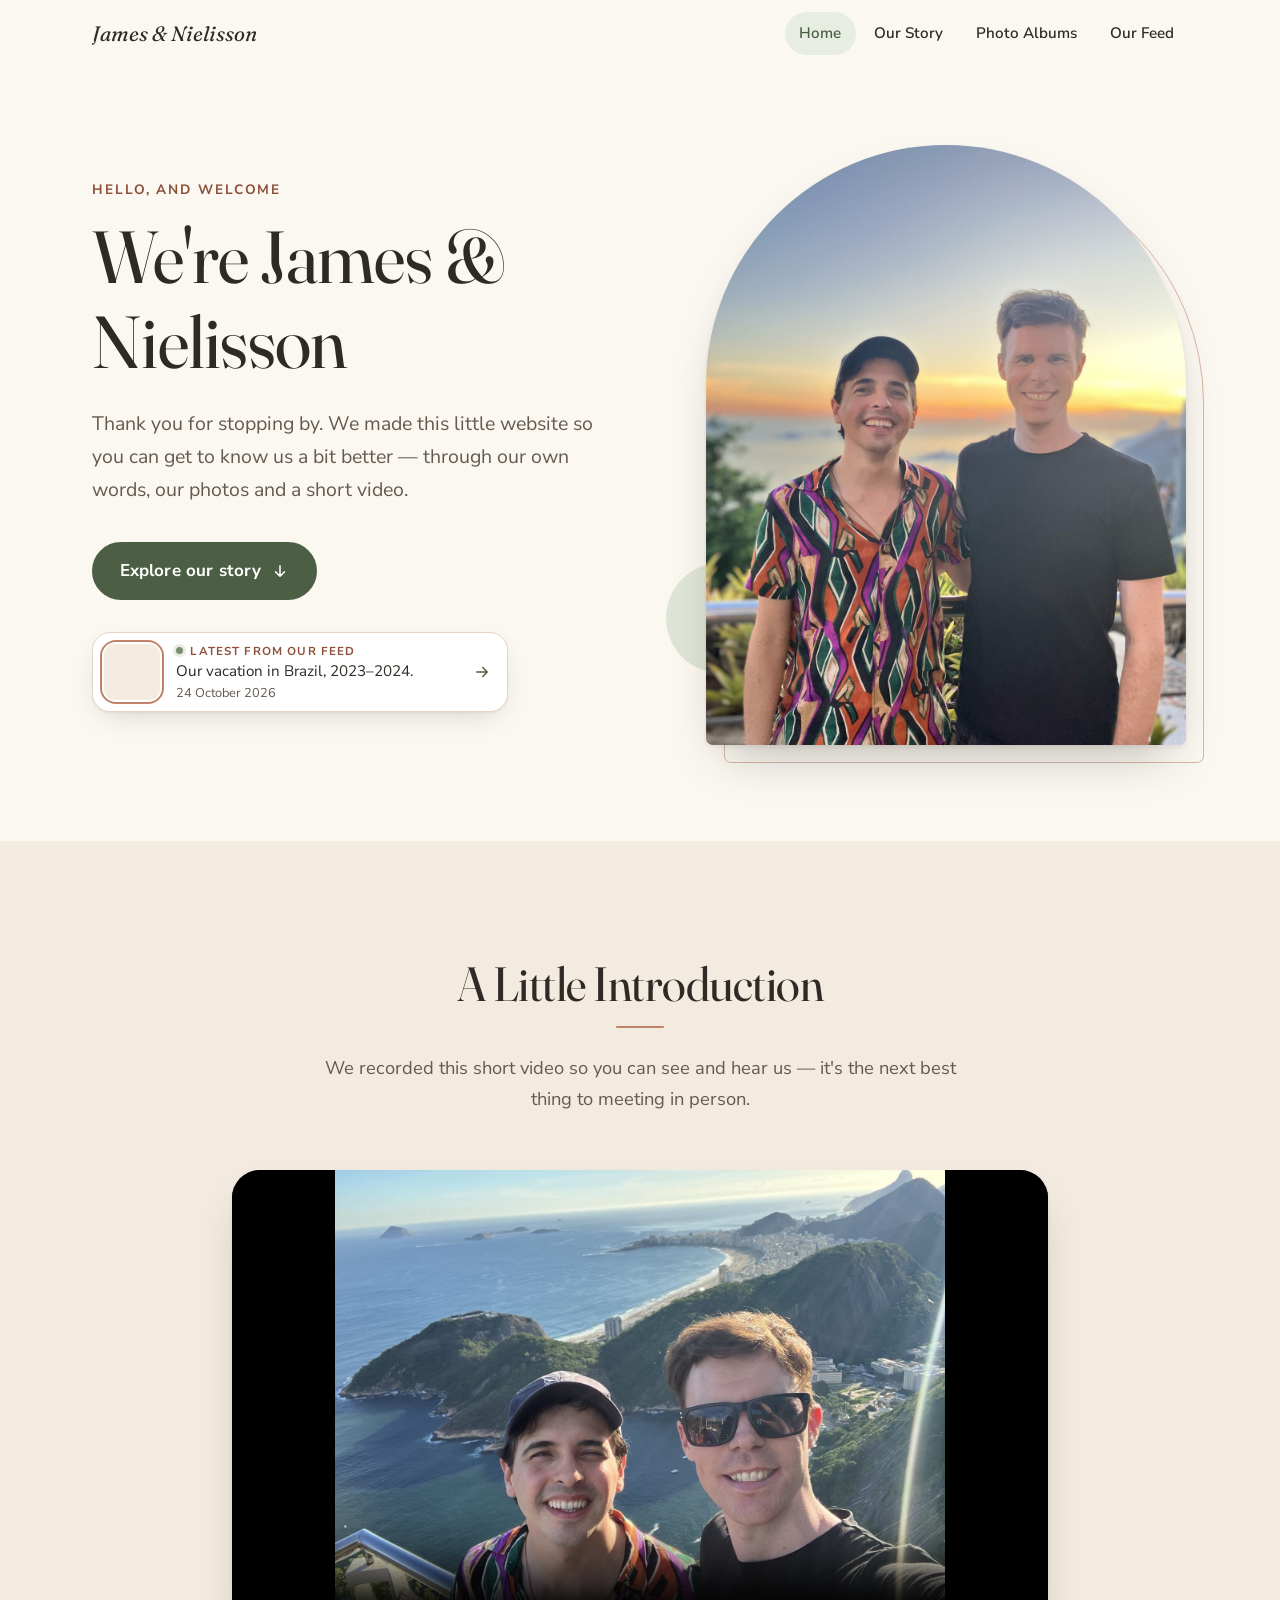
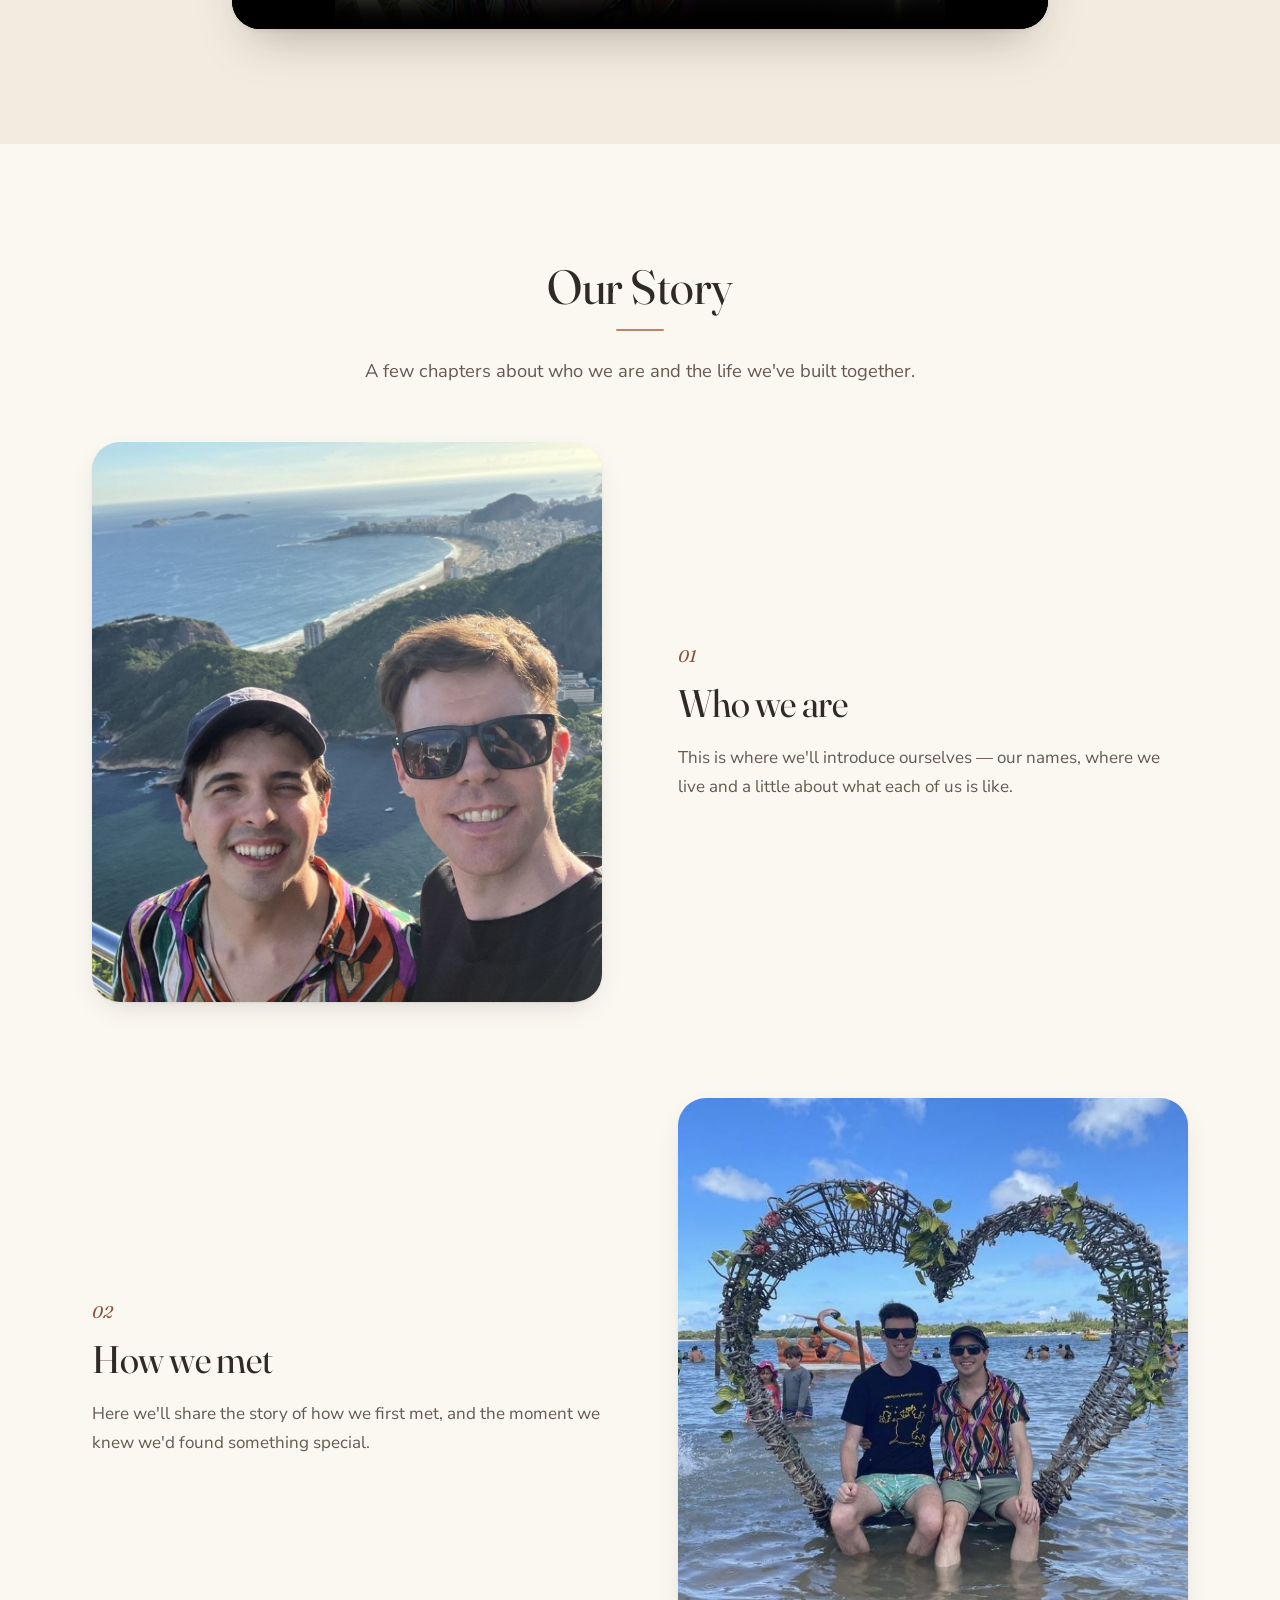
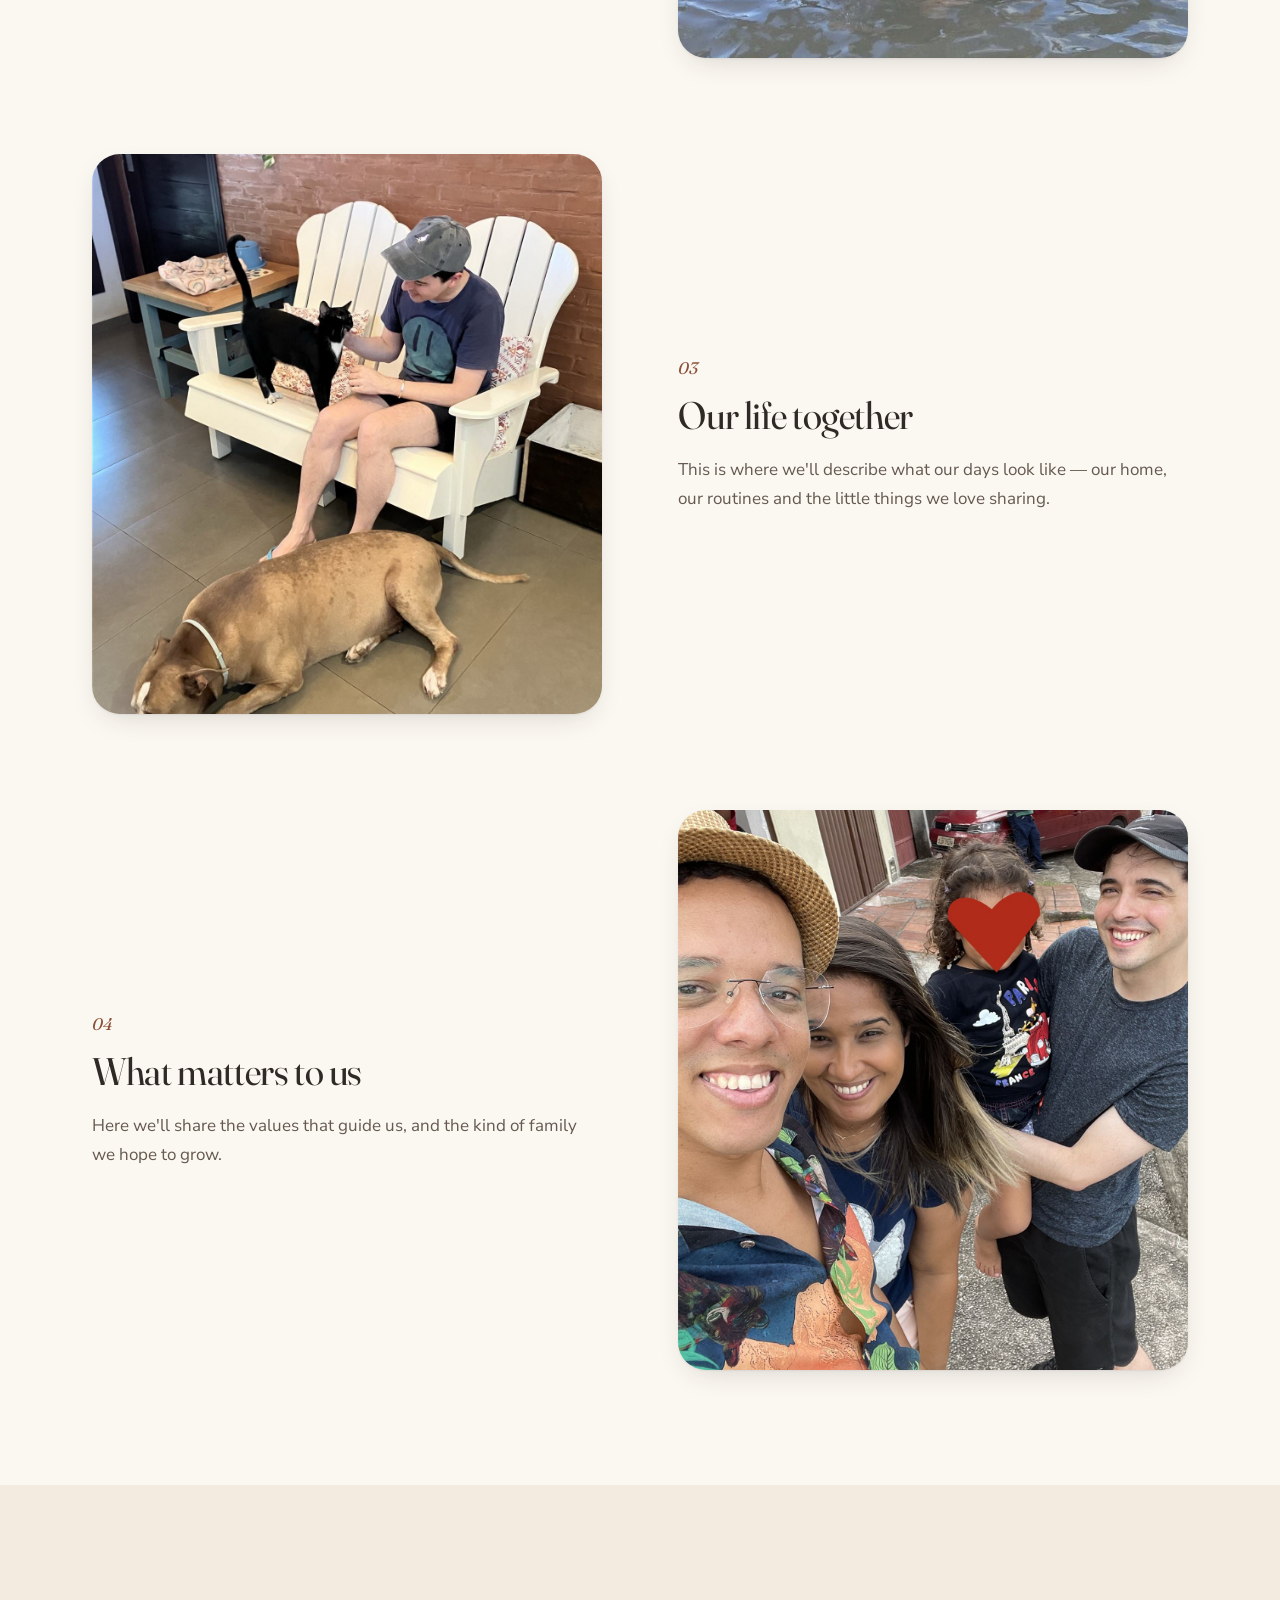
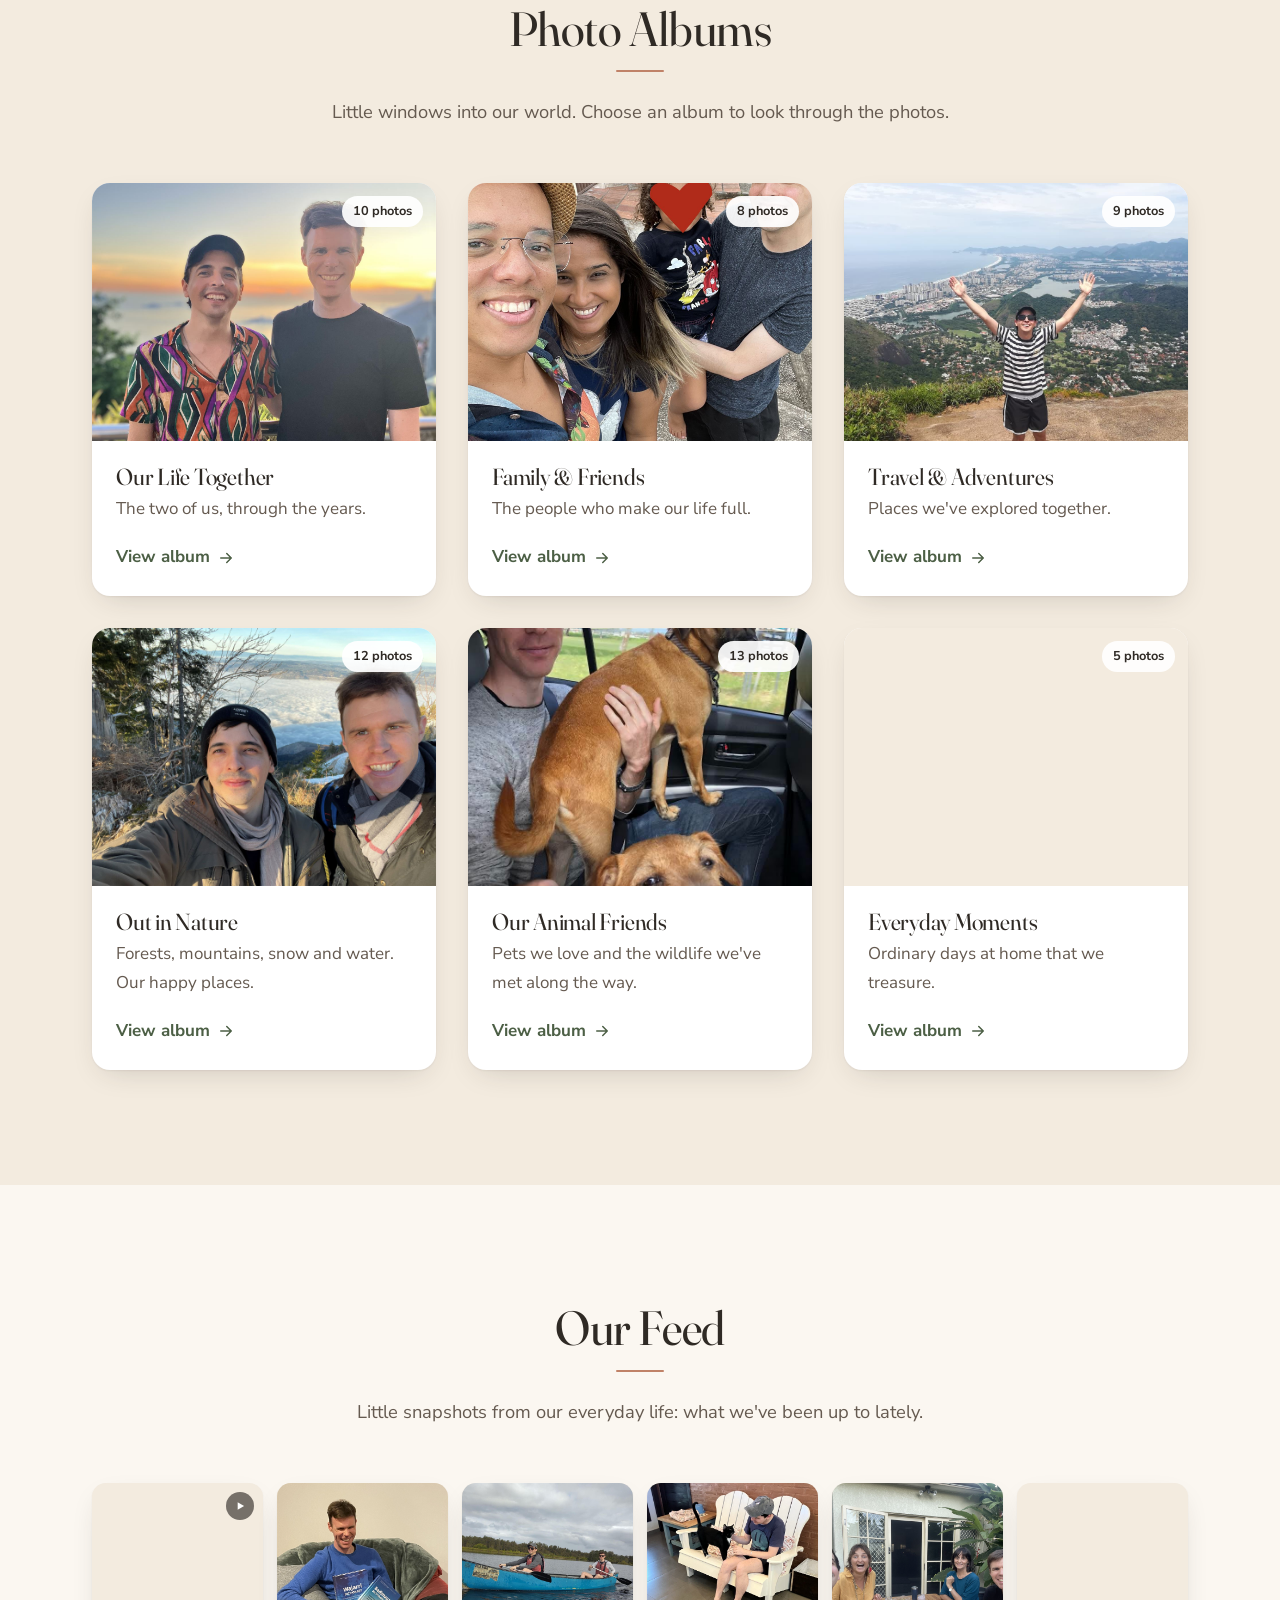
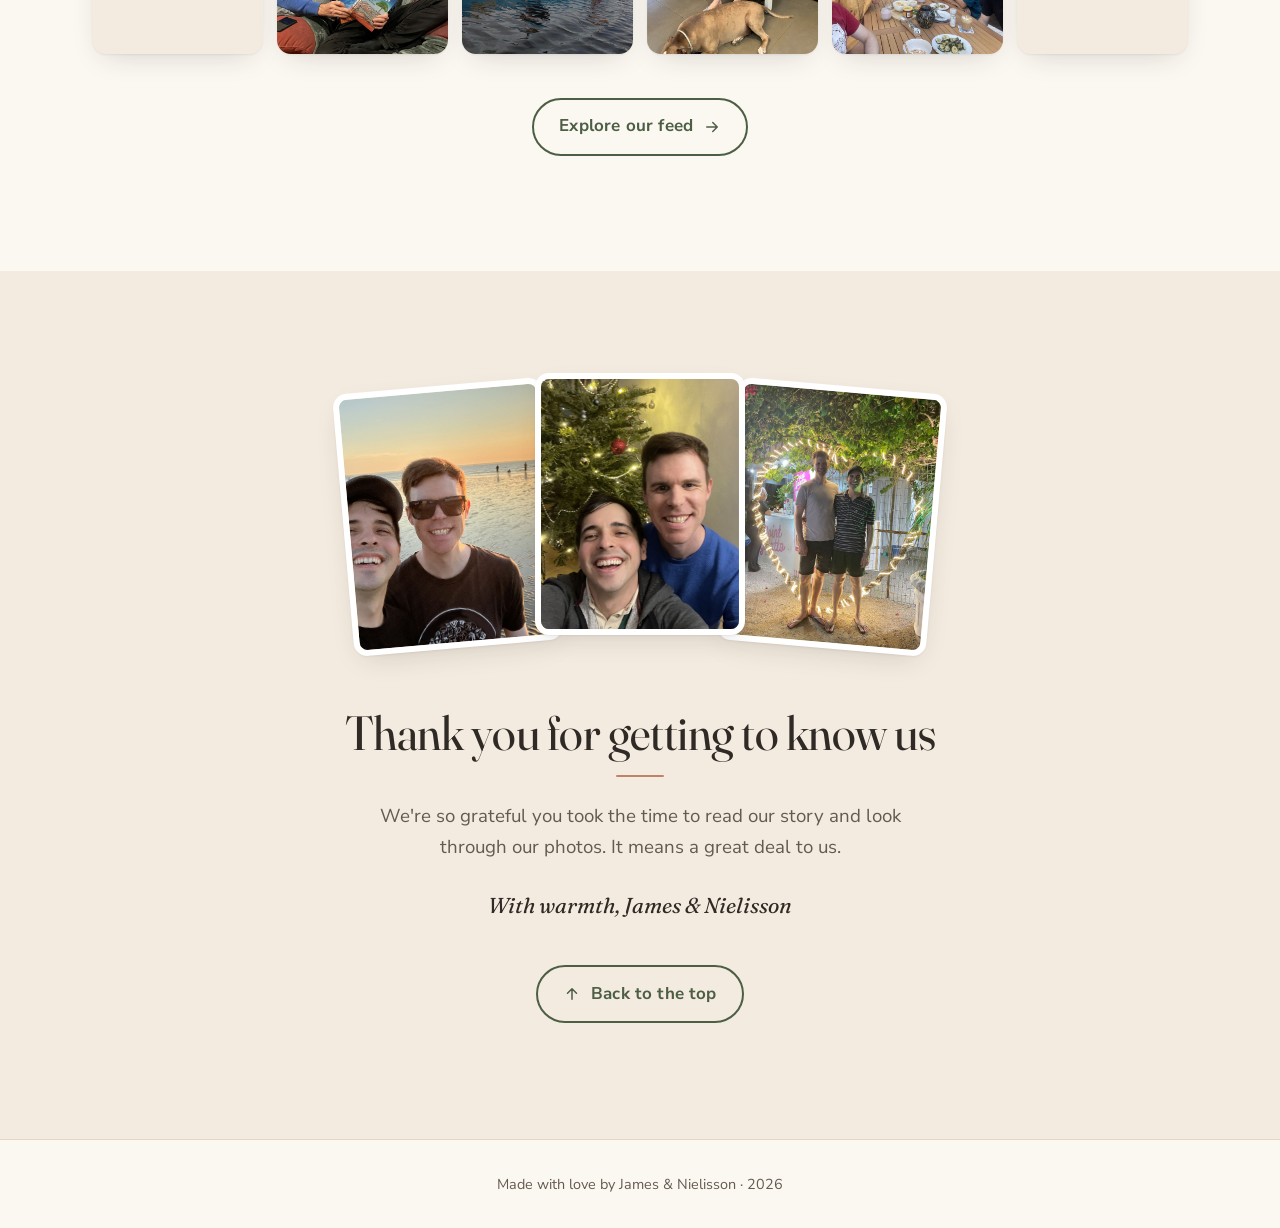
==== commit 5b2649c7: "feed now can have videos" ====
--- a/index.html
+++ b/index.html
@@ -28,7 +28,6 @@
         <li><a href="#home" data-menu="home"></a></li>
         <li><a href="#our-story" data-menu="story"></a></li>
         <li><a href="#albums" data-menu="albums"></a></li>
-        <li><a href="#more" data-menu="more"></a></li>
         <li><a href="feed.html" data-menu="feed"></a></li>
       </ul>
     </nav>
@@ -89,17 +88,6 @@
           <p class="section__intro" id="albums-intro"></p>
         </header>
         <ul class="albums__grid" id="albums-grid" role="list"></ul>
-      </div>
-    </section>
-
-    <!-- ============ 5. MORE ABOUT US ============ -->
-    <section class="section more" id="more" aria-labelledby="more-title">
-      <div class="container">
-        <header class="section__header">
-          <h2 class="section__title" id="more-title"></h2>
-          <p class="section__intro" id="more-intro"></p>
-        </header>
-        <ul class="more__grid" id="more-grid" role="list"></ul>
       </div>
     </section>
 
--- a/css/styles.css
+++ b/css/styles.css
@@ -298,7 +298,7 @@
   border-radius: 14px;
   box-shadow: 0 0 0 2px var(--clay);   /* same "story ring" as the Feed page */
 }
-.hero-peek__thumb img { width: 100%; height: 100%; object-fit: cover; border-radius: 11px; background: var(--sand); }
+.hero-peek__thumb img, .hero-peek__thumb video { display: block; width: 100%; height: 100%; object-fit: cover; border-radius: 11px; background: var(--sand); }
 .hero-peek__body { display: flex; flex-direction: column; gap: .15rem; flex: 1; min-width: 0; }
 .hero-peek__label {
   display: flex; align-items: center; gap: .45rem;
@@ -578,44 +578,7 @@
   .viewer__nav--next { right: calc(50% - 72px); }
 }
 
-/* ---------- 5. More about us ---------- */
-.more__grid {
-  display: grid;
-  grid-template-columns: repeat(auto-fill, minmax(min(100%, 290px), 1fr));
-  gap: clamp(1rem, 2.5vw, 1.5rem);
-}
-.more-card {
-  height: 100%;
-  padding: 1.75rem;
-  border: 1px solid var(--beige);
-  border-radius: var(--radius);
-  background: var(--white);
-  transition: border-color .3s, transform .3s var(--ease);
-}
-.more-card:hover { border-color: var(--sage); transform: translateY(-3px); }
-.more-card__icon {
-  display: grid; place-items: center;
-  width: 52px; height: 52px;
-  margin-bottom: 1.1rem;
-  border-radius: 50%;
-  background: #e8ede3;
-  color: var(--sage-dark);
-}
-.more-card:nth-child(3n+2) .more-card__icon { background: #f5e6de; color: var(--clay-dark); }
-.more-card:nth-child(3n+3) .more-card__icon { background: #f4ecd9; color: #7a5b22; }
-.more-card__title { font-size: 1.35rem; margin-bottom: .45rem; }
-.more-card__text { color: var(--muted); }
-.more-card__img {
-  width: 100%;
-  aspect-ratio: 16 / 9;
-  object-fit: cover;
-  margin-top: 1.25rem;
-  border-radius: 12px;
-  background: var(--sand);
-}
-
 /* ---------- 5b. Feed (Home preview + Feed page grid) ---------- */
-.feed-preview { padding-top: 0; }   /* follows "More About Us", which already leaves space */
 .feed-grid {
   display: grid;
   grid-template-columns: repeat(3, 1fr);
@@ -637,8 +600,16 @@
   box-shadow: var(--shadow);
   cursor: pointer;
 }
-.feed-tile img { width: 100%; height: 100%; object-fit: cover; transition: transform .6s var(--ease); }
-.feed-tile:hover img, .feed-tile:focus-visible img { transform: scale(1.06); }
+.feed-tile img, .feed-tile video { display: block; width: 100%; height: 100%; object-fit: cover; transition: transform .6s var(--ease); }
+.feed-tile:hover :is(img, video), .feed-tile:focus-visible :is(img, video) { transform: scale(1.06); }
+.feed-tile__play {
+  position: absolute; top: .55rem; right: .55rem;
+  display: grid; place-items: center;
+  width: 28px; height: 28px;
+  border-radius: 50%;
+  color: var(--white);
+  background: rgba(35, 31, 27, .6);
+}
 .feed-tile__overlay {
   position: absolute; inset: 0;
   display: flex; flex-direction: column; justify-content: flex-end; gap: .2rem;
@@ -730,6 +701,8 @@
   transition: opacity .2s ease;
 }
 .post-dialog__media img.is-loading { opacity: 0; }
+.post-dialog__media video { width: 100%; max-height: calc(100dvh - 2rem); }
+.post-dialog__media [hidden] { display: none; }
 .post-dialog__body { display: flex; flex-direction: column; min-height: 0; }
 .post-dialog__header {
   display: flex; align-items: center; gap: .75rem;
@@ -757,7 +730,7 @@
   .post-dialog__body { display: contents; }
   .post-dialog__header { order: -1; }
   .post-dialog__text { min-height: 0; }
-  .post-dialog__media img { max-height: 62dvh; }
+  .post-dialog__media img, .post-dialog__media video { max-height: 62dvh; }
 }
 
 /* ---------- 6. Closing ---------- */
